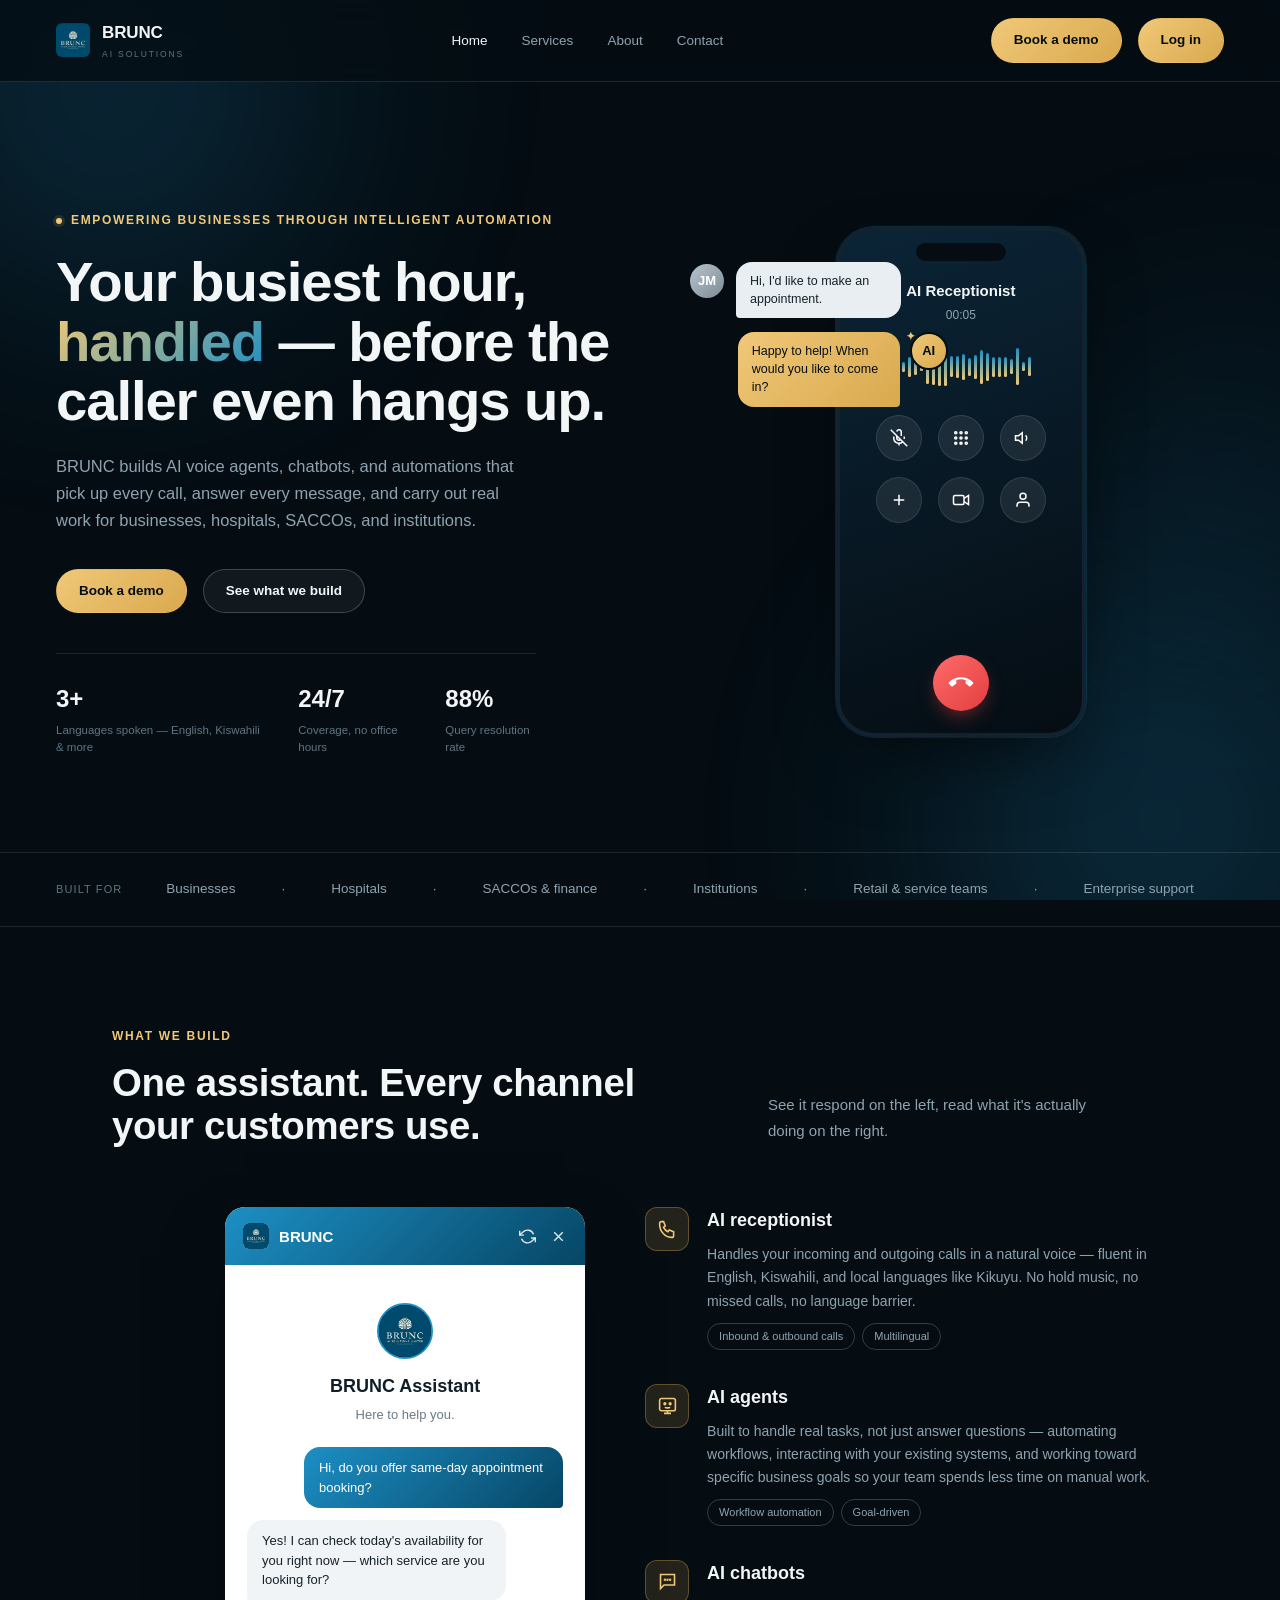
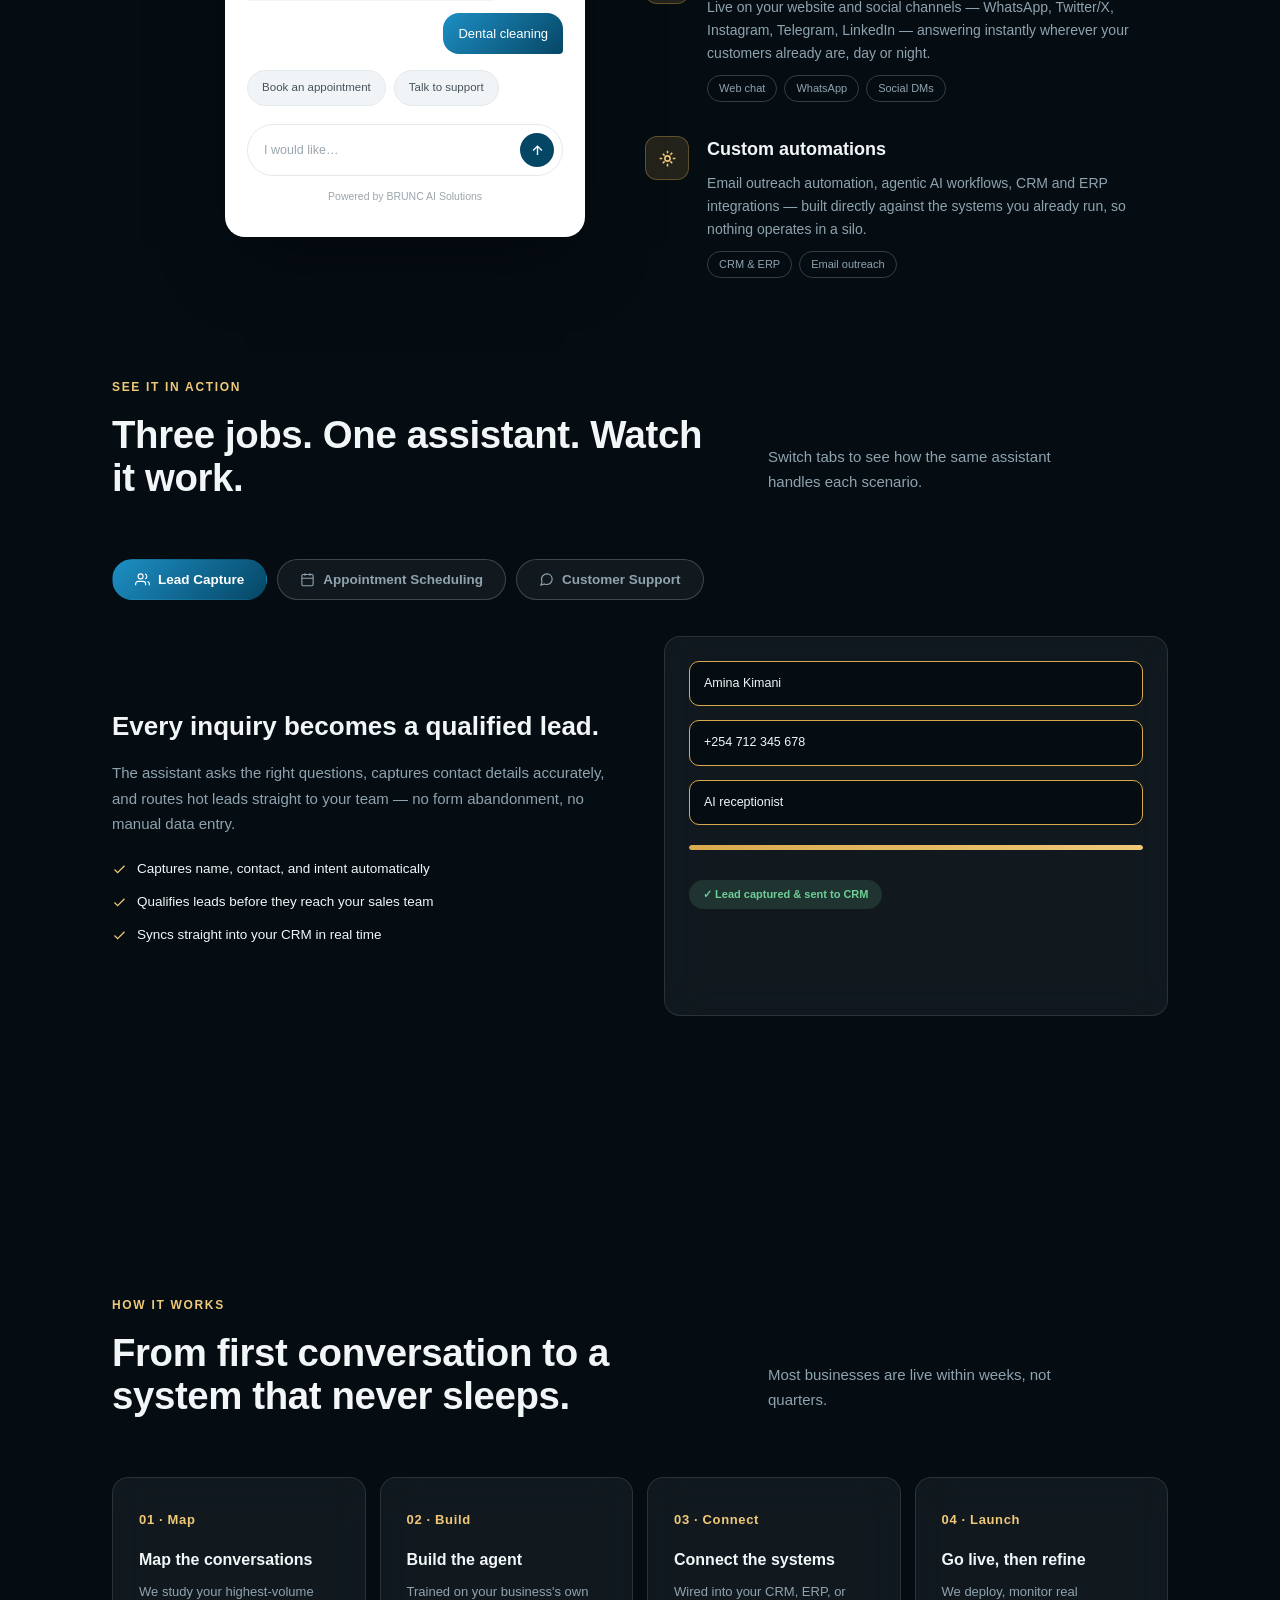
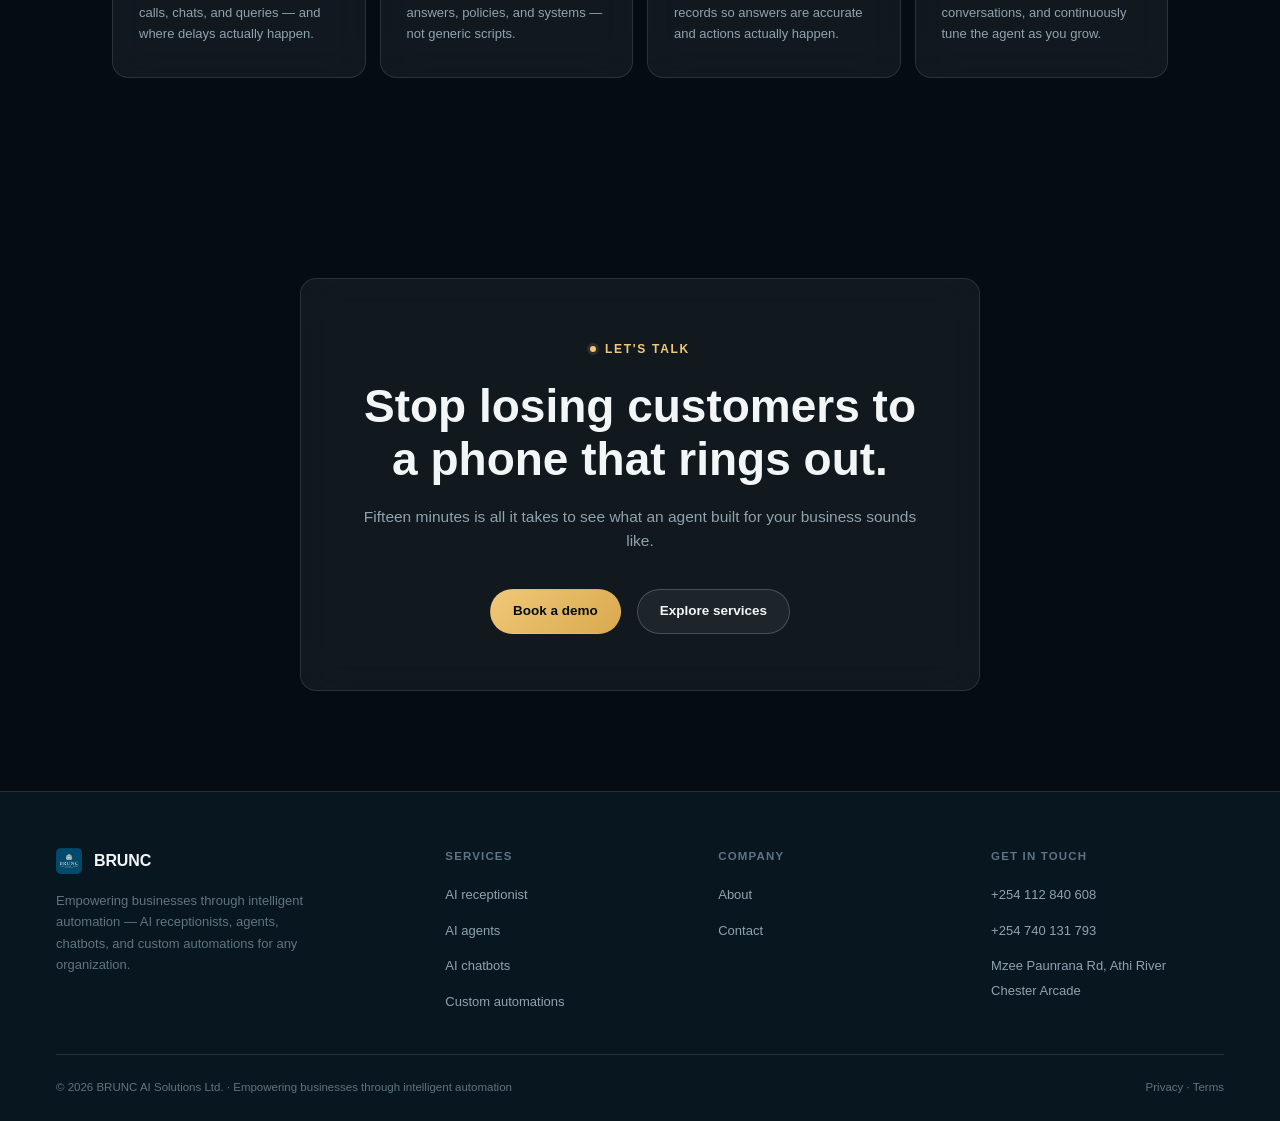
==== index.html @ fd371f69 "Initial commit: BRUNC AI Solutions website" ====
<!DOCTYPE html>
<html lang="en">
<head>
<meta charset="UTF-8">
<meta name="viewport" content="width=device-width, initial-scale=1.0">
<title>BRUNC AI Solutions Ltd — Empowering Businesses Through Intelligent Automation</title>
<meta name="description" content="BRUNC builds AI voice agents, chatbots, and automations that handle calls, chats, and customer support for businesses, hospitals, SACCOs, and institutions across Kenya — in English, Kiswahili, and more.">
<meta name="keywords" content="AI receptionist Kenya, AI chatbot, AI voice agent, business automation, AI agents, customer support automation, BRUNC AI Solutions">
<meta name="author" content="BRUNC AI Solutions Ltd">
<link rel="canonical" href="https://www.brunc.ai/index.html">
<link rel="icon" type="image/jpeg" href="images/logo.jpeg">

<!-- Open Graph -->
<meta property="og:type" content="website">
<meta property="og:title" content="BRUNC AI Solutions Ltd — Empowering Businesses Through Intelligent Automation">
<meta property="og:description" content="BRUNC builds AI voice agents, chatbots, and automations that handle calls, chats, and customer support for businesses, hospitals, SACCOs, and institutions across Kenya — in English, Kiswahili, and more.">
<meta property="og:image" content="https://www.brunc.ai/images/logo.jpeg">
<meta property="og:url" content="https://www.brunc.ai/index.html">
<meta property="og:site_name" content="BRUNC AI Solutions Ltd">

<!-- Twitter Card -->
<meta name="twitter:card" content="summary_large_image">
<meta name="twitter:title" content="BRUNC AI Solutions Ltd — Empowering Businesses Through Intelligent Automation">
<meta name="twitter:description" content="BRUNC builds AI voice agents, chatbots, and automations that handle calls, chats, and customer support for businesses, hospitals, SACCOs, and institutions across Kenya — in English, Kiswahili, and more.">
<meta name="twitter:image" content="https://www.brunc.ai/images/logo.jpeg">
<link rel="stylesheet" href="styles.css">
<style>
  .hero-grid {
    display: grid; grid-template-columns: 1.05fr 0.95fr;
    gap: 60px; max-width: 1280px; margin: 0 auto; align-items: center;
    position: relative; z-index: 2;
  }
  .hero h1 { font-size: clamp(38px, 4.4vw, 60px); line-height: 1.06; font-weight: 800; letter-spacing: -0.02em; margin-bottom: 22px; }
  .hero h1 span.grad { background: linear-gradient(135deg, var(--gold-bright), var(--blue-bright)); -webkit-background-clip: text; background-clip: text; color: transparent; }
  .hero-sub { font-size: 16.5px; line-height: 1.65; color: var(--muted); max-width: 480px; margin-bottom: 34px; }
  .hero-stats { display: flex; gap: 36px; padding-top: 26px; border-top: 1px solid var(--surface-border); max-width: 480px; margin-top: 40px; }
  .stat-num { font-size: 24px; font-weight: 800; color: var(--text); }
  .stat-label { font-size: 11.5px; color: var(--muted-dim); margin-top: 4px; }

  /* ---------- phone call demo (matches reference screenshot) ---------- */
  .phone-demo-wrap { position: relative; display: flex; align-items: center; justify-content: center; min-height: 560px; }
  .phone-frame {
    position: relative; z-index: 3;
    width: 250px; height: 510px;
    background: linear-gradient(160deg, #0B2436, #050D13);
    border-radius: 38px;
    border: 4px solid #12222E;
    box-shadow: 0 30px 70px -20px rgba(0,0,0,0.6), 0 0 0 1px rgba(29,143,196,0.25);
    padding: 26px 18px 22px;
    display: flex; flex-direction: column; align-items: center;
  }
  .phone-notch { position: absolute; top: 12px; left: 50%; transform: translateX(-50%); width: 90px; height: 18px; background: #050D13; border-radius: 12px; }
  .phone-title { font-size: 15px; font-weight: 700; margin-top: 22px; }
  .phone-timer { font-size: 12px; color: var(--muted); margin-top: 4px; margin-bottom: 22px; }
  .phone-waveform { display: flex; align-items: center; gap: 3px; height: 40px; margin-bottom: 28px; }
  .wave-bar { width: 3px; background: linear-gradient(180deg, var(--blue-bright), var(--gold-bright)); border-radius: 2px; animation: wave-pulse 1.1s ease-in-out infinite; }
  @keyframes wave-pulse { 0%, 100% { transform: scaleY(0.3); } 50% { transform: scaleY(1); } }
  .phone-controls { display: grid; grid-template-columns: repeat(3, 1fr); gap: 16px; margin-bottom: 20px; }
  .phone-ctrl-btn {
    width: 46px; height: 46px; border-radius: 50%;
    background: rgba(255,255,255,0.08); border: 1px solid rgba(255,255,255,0.1);
    display: flex; align-items: center; justify-content: center;
  }
  .phone-ctrl-btn svg { width: 18px; height: 18px; color: #fff; }
  .phone-end-btn {
    width: 56px; height: 56px; border-radius: 50%;
    background: linear-gradient(135deg, #FF6B6B, #E23E3E);
    display: flex; align-items: center; justify-content: center;
    margin-top: auto;
    box-shadow: 0 8px 20px -6px rgba(226,62,62,0.6);
  }
  .phone-end-btn svg { width: 24px; height: 24px; color: #fff; transform: rotate(135deg); }

  .call-bubble-stack { position: absolute; z-index: 4; top: 60px; left: -10px; width: 260px; display: flex; flex-direction: column; gap: 14px; }
  .call-bubble { display: flex; gap: 10px; align-items: flex-start; opacity: 0; transform: translateY(8px); animation: bubble-pop 0.45s ease forwards; }
  .call-bubble.caller { align-self: flex-start; }
  .call-bubble.agent { align-self: flex-end; flex-direction: row-reverse; margin-left: 50px; }
  .call-avatar { width: 38px; height: 38px; border-radius: 50%; flex-shrink: 0; display: flex; align-items: center; justify-content: center; font-size: 13px; font-weight: 700; border: 2px solid var(--void); }
  .call-avatar.caller-av { background: linear-gradient(135deg, #B8C4CC, #7C8B96); color: #fff; }
  .call-avatar.agent-av { background: linear-gradient(135deg, var(--gold-bright), var(--gold)); color: var(--ink); position: relative; }
  .call-avatar.agent-av::after { content: '✦'; position: absolute; top: -6px; left: -6px; font-size: 11px; color: var(--gold-bright); }
  .call-msg-bubble { padding: 10px 14px; border-radius: 16px; font-size: 12.5px; line-height: 1.45; max-width: 165px; }
  .call-bubble.caller .call-msg-bubble { background: #E8EEF2; color: #16222A; border-bottom-left-radius: 4px; }
  .call-bubble.agent .call-msg-bubble { background: linear-gradient(135deg, var(--gold-bright), var(--gold)); color: var(--ink); border-bottom-right-radius: 4px; font-weight: 500; }
  @keyframes bubble-pop { to { opacity: 1; transform: translateY(0); } }

  .strip { padding: 26px 56px; border-top: 1px solid var(--surface-border); border-bottom: 1px solid var(--surface-border); display: flex; align-items: center; gap: 44px; overflow: hidden; position: relative; z-index: 2; }
  .strip-label { font-size: 11px; letter-spacing: 0.1em; text-transform: uppercase; color: var(--muted-dim); white-space: nowrap; flex-shrink: 0; }
  .strip-items { display: flex; gap: 46px; align-items: center; font-size: 13.5px; color: var(--muted); flex-wrap: wrap; }

  .split-section { display: grid; grid-template-columns: 0.95fr 1.05fr; gap: 60px; align-items: start; }

  /* ---------- Connex-style chatbot widget ---------- */
  .connex-widget { position: sticky; top: 90px; display: flex; flex-direction: column; align-items: flex-end; }
  .connex-window {
    width: 100%; max-width: 360px;
    background: #FFFFFF;
    border-radius: 20px;
    overflow: hidden;
    box-shadow: 0 30px 70px -20px rgba(0,0,0,0.5);
  }
  .connex-topbar {
    background: linear-gradient(135deg, var(--blue-bright), var(--blue));
    padding: 16px 18px; display: flex; align-items: center; justify-content: space-between;
  }
  .connex-topbar-left { display: flex; align-items: center; gap: 10px; }
  .connex-mini-logo { width: 26px; height: 26px; border-radius: 6px; background: #fff; display: flex; align-items: center; justify-content: center; }
  .connex-mini-logo svg { width: 16px; height: 16px; color: var(--blue); }
  .connex-topbar-title { color: #fff; font-weight: 700; font-size: 15px; }
  .connex-topbar-icons { display: flex; gap: 14px; }
  .connex-topbar-icons svg { width: 17px; height: 17px; color: rgba(255,255,255,0.85); cursor: pointer; }

  .connex-body { padding: 28px 22px; min-height: 400px; display: flex; flex-direction: column; }
  .connex-welcome { text-align: center; padding: 10px 0 22px; }
  .connex-welcome-logo { width: 56px; height: 56px; border-radius: 50%; background: var(--void); border: 2px solid var(--blue-bright); display: flex; align-items: center; justify-content: center; margin: 0 auto 14px; }
  .connex-welcome-logo svg { width: 28px; height: 28px; color: var(--blue-bright); }
  .connex-welcome h4 { color: #0F1E27; font-size: 18px; font-weight: 800; margin-bottom: 4px; }
  .connex-welcome p { color: #6B7A85; font-size: 13px; }

  .connex-msg-log { display: flex; flex-direction: column; gap: 12px; flex: 1; margin-bottom: 16px; }
  .connex-msg { max-width: 82%; padding: 11px 15px; border-radius: 16px; font-size: 13px; line-height: 1.5; opacity: 0; transform: translateY(6px); animation: bubble-in 0.4s ease forwards; }
  .connex-msg.bot { background: #F1F4F6; color: #16222A; align-self: flex-start; border-bottom-left-radius: 4px; }
  .connex-msg.user { background: linear-gradient(135deg, var(--blue-bright), var(--blue)); color: #fff; align-self: flex-end; border-bottom-right-radius: 4px; }
  .connex-loading { display: flex; align-items: center; gap: 5px; align-self: flex-start; background: #F1F4F6; border-radius: 16px; border-bottom-left-radius: 4px; padding: 13px 16px; opacity: 0; animation: bubble-in 0.3s ease forwards; }
  .connex-loading .ldot { width: 6px; height: 6px; border-radius: 50%; background: #8A97A0; animation: load-bounce 1.2s ease-in-out infinite; }
  .connex-loading .ldot:nth-child(2) { animation-delay: 0.15s; }
  .connex-loading .ldot:nth-child(3) { animation-delay: 0.3s; }
  @keyframes load-bounce { 0%, 60%, 100% { transform: translateY(0); opacity: 0.5; } 30% { transform: translateY(-4px); opacity: 1; } }
  @keyframes bubble-in { to { opacity: 1; transform: translateY(0); } }

  .connex-chips { display: flex; gap: 8px; flex-wrap: wrap; margin-bottom: 18px; }
  .connex-chip { font-size: 11.5px; padding: 8px 14px; border-radius: 20px; background: #F1F4F6; color: #45535C; border: 1px solid #E4E9EC; }

  .connex-input-row { display: flex; align-items: center; gap: 10px; border: 1px solid #E4E9EC; border-radius: 30px; padding: 8px 8px 8px 16px; }
  .connex-input-fake { flex: 1; font-size: 12.5px; color: #9AA6AD; }
  .connex-send-btn { width: 34px; height: 34px; border-radius: 50%; background: var(--blue); display: flex; align-items: center; justify-content: center; flex-shrink: 0; }
  .connex-send-btn svg { width: 15px; height: 15px; color: #fff; }
  .connex-footer-brand { text-align: center; padding: 12px 0 4px; font-size: 10.5px; color: #9AA6AD; }

  .solutions-explain { display: flex; flex-direction: column; gap: 34px; }
  .sol-item { display: flex; gap: 18px; }
  .sol-icon-wrap { width: 44px; height: 44px; border-radius: 12px; background: var(--gold-soft); border: 1px solid rgba(217,169,78,0.35); display: flex; align-items: center; justify-content: center; flex-shrink: 0; }
  .sol-icon-wrap svg { width: 21px; height: 21px; color: var(--gold-bright); }
  .sol-item h3 { font-size: 18px; font-weight: 700; margin-bottom: 8px; }
  .sol-item p { font-size: 14px; color: var(--muted); line-height: 1.65; }
  .sol-item .sol-tags { display: flex; gap: 7px; flex-wrap: wrap; margin-top: 10px; }

  /* ---------- use case slideshow ---------- */
  .slideshow-tabs { display: flex; gap: 10px; margin-bottom: 36px; flex-wrap: wrap; }
  .slide-tab {
    padding: 12px 22px; border-radius: 30px; font-size: 13.5px; font-weight: 600;
    border: 1px solid var(--surface-border-strong); color: var(--muted); cursor: pointer;
    transition: all 0.22s ease; background: var(--surface);
    display: flex; align-items: center; gap: 8px;
  }
  .slide-tab svg { width: 15px; height: 15px; }
  .slide-tab.active { background: linear-gradient(135deg, var(--blue-bright), var(--blue)); color: #fff; border-color: transparent; }

  .slide-panels { position: relative; min-height: 460px; }
  .slide-panel { display: none; }
  .slide-panel.active { display: grid; grid-template-columns: 1fr 1fr; gap: 48px; align-items: center; animation: slide-in 0.4s ease; }
  @keyframes slide-in { from { opacity: 0; transform: translateY(10px); } to { opacity: 1; transform: translateY(0); } }

  .slide-copy h3 { font-size: 26px; font-weight: 800; margin-bottom: 14px; }
  .slide-copy p { font-size: 15px; color: var(--muted); line-height: 1.7; margin-bottom: 22px; }
  .slide-copy ul { list-style: none; display: flex; flex-direction: column; gap: 12px; }
  .slide-copy li { font-size: 13.5px; display: flex; gap: 10px; align-items: flex-start; }
  .slide-copy li svg { width: 15px; height: 15px; color: var(--gold-bright); flex-shrink: 0; margin-top: 3px; }

  .slide-visual { padding: 24px; min-height: 380px; display: flex; flex-direction: column; }

  .lead-form-mock { display: flex; flex-direction: column; gap: 14px; }
  .lead-field { background: var(--void); border: 1px solid var(--surface-border-strong); border-radius: 10px; padding: 12px 14px; font-size: 12.5px; color: var(--muted); }
  .lead-field.filled { color: var(--text); border-color: var(--gold); }
  .lead-progress-track { height: 5px; background: var(--surface-2); border-radius: 3px; overflow: hidden; margin-top: 6px; }
  .lead-progress-fill { height: 100%; background: linear-gradient(90deg, var(--gold), var(--gold-bright)); border-radius: 3px; transition: width 0.6s ease; }
  .lead-status-chip { align-self: flex-start; font-size: 11px; font-weight: 700; padding: 6px 14px; border-radius: 20px; background: rgba(111,207,151,0.15); color: #6FCF97; margin-top: 16px; opacity: 0; transition: opacity 0.4s ease; }
  .lead-status-chip.show { opacity: 1; }

  .calendar-mock { display: grid; grid-template-columns: repeat(7, 1fr); gap: 6px; margin-bottom: 18px; }
  .cal-day { aspect-ratio: 1; border-radius: 8px; background: var(--void); border: 1px solid var(--surface-border); display: flex; align-items: center; justify-content: center; font-size: 11px; color: var(--muted-dim); }
  .cal-day.avail { border-color: rgba(217,169,78,0.4); color: var(--text); }
  .cal-day.selected { background: linear-gradient(135deg, var(--gold-bright), var(--gold)); color: var(--ink); font-weight: 700; border-color: transparent; }
  .slot-row { display: flex; gap: 8px; flex-wrap: wrap; }
  .slot-chip { font-size: 12px; padding: 8px 14px; border-radius: 20px; border: 1px solid var(--surface-border-strong); color: var(--muted); }
  .slot-chip.picked { background: var(--gold-soft); border-color: var(--gold); color: var(--gold-bright); font-weight: 600; }
  .confirm-box { margin-top: 18px; background: rgba(111,207,151,0.1); border: 1px solid rgba(111,207,151,0.3); border-radius: 10px; padding: 14px 16px; font-size: 12.5px; color: #6FCF97; opacity: 0; transition: opacity 0.4s ease; }
  .confirm-box.show { opacity: 1; }

  .ticket-row { display: flex; align-items: center; justify-content: space-between; background: var(--void); border: 1px solid var(--surface-border-strong); border-radius: 10px; padding: 13px 16px; font-size: 12.5px; margin-bottom: 10px; }
  .ticket-status { font-size: 10px; font-weight: 700; padding: 3px 10px; border-radius: 20px; }
  .ticket-status.resolved { background: rgba(111,207,151,0.15); color: #6FCF97; }
  .ticket-status.progress { background: var(--gold-soft); color: var(--gold-bright); }

  .flow-grid { display: grid; grid-template-columns: repeat(4,1fr); gap: 14px; }
  .flow-step { padding: 32px 26px; }
  .flow-step-num { font-size: 13px; font-weight: 800; color: var(--gold-bright); margin-bottom: 18px; display: block; letter-spacing: 0.05em; }
  .flow-step h4 { font-size: 16px; font-weight: 700; margin-bottom: 10px; }
  .flow-step p { font-size: 13px; color: var(--muted); line-height: 1.6; }

  .cta-band { padding: 100px 56px; text-align: center; position: relative; overflow: hidden; }
  .cta-band-inner { position: relative; z-index: 2; max-width: 680px; margin: 0 auto; padding: 56px; }
  .cta-band h2 { font-size: clamp(30px, 3.8vw, 46px); font-weight: 800; line-height: 1.14; margin-bottom: 20px; }
  .cta-band p { font-size: 15.5px; color: var(--muted); margin-bottom: 36px; }
  .cta-band .actions-row { justify-content: center; }

  @media (max-width: 980px) {
    .hero-grid { grid-template-columns: 1fr; }
    .phone-demo-wrap { min-height: 480px; }
    .phone-frame { width: 220px; height: 450px; }
    .call-bubble-stack { width: 220px; left: 0; }
    .strip { padding: 22px; }
    .flow-grid { grid-template-columns: 1fr 1fr; }
    .split-section { grid-template-columns: 1fr; }
    .connex-widget { position: static; align-items: center; }
    .slide-panel.active { grid-template-columns: 1fr; }
    .cta-band-inner { padding: 32px; }
  }
</style>
</head>
<body>

<div class="orb-field"><div class="orb orb-gold"></div><div class="orb orb-violet"></div><div class="orb orb-small"></div></div>

<header>
  <div class="logo-mark">
    <img src="images/logo.jpeg" alt="BRUNC AI Solutions Ltd logo">
    <div><div class="logo-word">BRUNC</div><div class="logo-sub">AI SOLUTIONS</div></div>
  </div>
  <nav><ul>
    <li><a href="index.html" class="active">Home</a></li>
    <li><a href="services.html">Services</a></li>
    <li><a href="about.html">About</a></li>
    <li><a href="contact.html">Contact</a></li>
  </ul></nav>
  <div class="nav-cta">
    <a href="https://cal.com/brunc-ai-solutions" target="_blank" rel="noopener" class="btn btn-gold">Book a demo</a>
    <a href="login.html" class="btn btn-gold">Log in</a>
    <button class="menu-toggle" id="menuToggle" aria-label="Open menu">
      <svg viewBox="0 0 24 24" fill="none" stroke="currentColor" stroke-width="2"><path d="M3 6h18M3 12h18M3 18h18"/></svg>
    </button>
  </div>
</header>
<div class="mobile-menu-overlay" id="mobileMenuOverlay"></div>
<div class="mobile-menu" id="mobileMenu">
  <div class="mobile-menu-close" id="mobileMenuClose"><svg viewBox="0 0 24 24" fill="none" stroke="currentColor" stroke-width="2"><path d="M18 6L6 18M6 6l12 12"/></svg></div>
  <ul>
    <li><a href="index.html" class="active">Home</a></li>
    <li><a href="services.html">Services</a></li>
    <li><a href="about.html">About</a></li>
    <li><a href="contact.html">Contact</a></li>
  </ul>
  <a href="login.html" class="btn btn-gold" style="width:100%; justify-content:center; margin-bottom:10px;">Log in</a>
  <a href="https://cal.com/brunc-ai-solutions" target="_blank" rel="noopener" class="btn btn-ghost" style="width:100%; justify-content:center;">Book a demo</a>
</div>

<section class="page-hero hero">
  <div class="hero-grid">
    <div>
      <div class="eyebrow">Empowering Businesses Through Intelligent Automation</div>
      <h1>Your busiest hour, <span class="grad">handled</span> — before the caller even hangs up.</h1>
      <p class="hero-sub">BRUNC builds AI voice agents, chatbots, and automations that pick up every call, answer every message, and carry out real work for businesses, hospitals, SACCOs, and institutions.</p>
      <div class="actions-row">
        <a href="https://cal.com/brunc-ai-solutions" target="_blank" rel="noopener" class="btn btn-gold">Book a demo</a>
        <a href="services.html" class="btn btn-ghost">See what we build</a>
      </div>
      <div class="hero-stats">
        <div><div class="stat-num">3+</div><div class="stat-label">Languages spoken — English, Kiswahili &amp; more</div></div>
        <div><div class="stat-num">24/7</div><div class="stat-label">Coverage, no office hours</div></div>
        <div><div class="stat-num">88%</div><div class="stat-label">Query resolution rate</div></div>
      </div>
    </div>

    <div class="phone-demo-wrap">
      <div class="call-bubble-stack" id="callBubbleStack"></div>
      <div class="phone-frame">
        <div class="phone-notch"></div>
        <div class="phone-title">AI Receptionist</div>
        <div class="phone-timer" id="callTimer">00:00</div>
        <div class="phone-waveform" id="waveform"></div>
        <div class="phone-controls">
          <div class="phone-ctrl-btn"><svg viewBox="0 0 24 24" fill="none" stroke="currentColor" stroke-width="2"><path d="M1 1l22 22M9 9v3a3 3 0 0 0 5.12 2.12M15 9.34V4a3 3 0 0 0-5.94-.6"/><path d="M17 16.95A7 7 0 0 1 5 12v-2m14 0v2a7 7 0 0 1-.11 1.23"/><path d="M12 19v3"/></svg></div>
          <div class="phone-ctrl-btn"><svg viewBox="0 0 24 24" fill="none" stroke="currentColor" stroke-width="2"><circle cx="5" cy="5" r="1.4"/><circle cx="12" cy="5" r="1.4"/><circle cx="19" cy="5" r="1.4"/><circle cx="5" cy="12" r="1.4"/><circle cx="12" cy="12" r="1.4"/><circle cx="19" cy="12" r="1.4"/><circle cx="5" cy="19" r="1.4"/><circle cx="12" cy="19" r="1.4"/><circle cx="19" cy="19" r="1.4"/></svg></div>
          <div class="phone-ctrl-btn"><svg viewBox="0 0 24 24" fill="none" stroke="currentColor" stroke-width="2"><path d="M11 5L6 9H2v6h4l5 4V5z"/><path d="M15.5 8.5a5 5 0 0 1 0 7"/></svg></div>
          <div class="phone-ctrl-btn"><svg viewBox="0 0 24 24" fill="none" stroke="currentColor" stroke-width="2"><path d="M12 5v14M5 12h14"/></svg></div>
          <div class="phone-ctrl-btn"><svg viewBox="0 0 24 24" fill="none" stroke="currentColor" stroke-width="2"><rect x="2" y="6" width="14" height="12" rx="2"/><path d="M16 10l6-4v12l-6-4"/></svg></div>
          <div class="phone-ctrl-btn"><svg viewBox="0 0 24 24" fill="none" stroke="currentColor" stroke-width="2"><path d="M20 21v-2a4 4 0 0 0-4-4H8a4 4 0 0 0-4 4v2"/><circle cx="12" cy="7" r="4"/></svg></div>
        </div>
        <div class="phone-end-btn"><svg viewBox="0 0 24 24" fill="currentColor"><path d="M6.62 10.79c1.44 2.83 3.76 5.14 6.59 6.59l2.2-2.2c.27-.27.67-.36 1.02-.24 1.12.37 2.33.57 3.57.57.55 0 1 .45 1 1V20c0 .55-.45 1-1 1-9.39 0-17-7.61-17-17 0-.55.45-1 1-1h3.5c.55 0 1 .45 1 1 0 1.25.2 2.45.57 3.57.11.35.03.74-.25 1.02l-2.2 2.2z"/></svg></div>
      </div>
    </div>
  </div>
</section>

<div class="strip">
  <span class="strip-label">Built for</span>
  <div class="strip-items">
    <span>Businesses</span><span>·</span><span>Hospitals</span><span>·</span>
    <span>SACCOs &amp; finance</span><span>·</span><span>Institutions</span><span>·</span>
    <span>Retail &amp; service teams</span><span>·</span><span>Enterprise support</span>
  </div>
</div>

<section class="section-pad">
  <div class="wrap">
    <div class="section-head">
      <div>
        <div class="section-kicker">What we build</div>
        <h2 class="section-title">One assistant. Every channel your customers use.</h2>
      </div>
      <p class="section-desc">See it respond on the left, read what it's actually doing on the right.</p>
    </div>

    <div class="split-section">
      <div class="connex-widget">
        <div class="connex-window">
          <div class="connex-topbar">
            <div class="connex-topbar-left">
              <div class="connex-mini-logo"><img src="images/logo.jpeg" alt="BRUNC" style="width:100%; height:100%; object-fit:cover; border-radius:6px;"></div>
              <div class="connex-topbar-title">BRUNC</div>
            </div>
            <div class="connex-topbar-icons">
              <svg viewBox="0 0 24 24" fill="none" stroke="currentColor" stroke-width="2"><path d="M1 4v6h6M23 20v-6h-6"/><path d="M20.49 9A9 9 0 0 0 5.64 5.64L1 10m22 4l-4.64 4.36A9 9 0 0 1 3.51 15"/></svg>
              <svg viewBox="0 0 24 24" fill="none" stroke="currentColor" stroke-width="2"><path d="M18 6L6 18M6 6l12 12"/></svg>
            </div>
          </div>
          <div class="connex-body">
            <div class="connex-welcome">
              <div class="connex-welcome-logo"><img src="images/logo.jpeg" alt="BRUNC AI Solutions" style="width:100%; height:100%; object-fit:cover; border-radius:50%;"></div>
              <h4>BRUNC Assistant</h4>
              <p>Here to help you.</p>
            </div>
            <div class="connex-msg-log" id="homeChatLog"></div>
            <div class="connex-chips">
              <span class="connex-chip">Book an appointment</span>
              <span class="connex-chip">Talk to support</span>
            </div>
            <div class="connex-input-row">
              <span class="connex-input-fake">I would like…</span>
              <div class="connex-send-btn"><svg viewBox="0 0 24 24" fill="none" stroke="currentColor" stroke-width="2.2"><path d="M12 19V5M5 12l7-7 7 7"/></svg></div>
            </div>
            <div class="connex-footer-brand">Powered by BRUNC AI Solutions</div>
          </div>
        </div>
      </div>

      <div class="solutions-explain">
        <div class="sol-item">
          <div class="sol-icon-wrap"><svg viewBox="0 0 24 24" fill="none" stroke="currentColor" stroke-width="1.8"><path d="M3 5a2 2 0 0 1 2-2h2.5l2 5-2 1.5a11 11 0 0 0 5 5l1.5-2 5 2V19a2 2 0 0 1-2 2h-1C9.6 21 3 14.4 3 6V5z"/></svg></div>
          <div>
            <h3>AI receptionist</h3>
            <p>Handles your incoming and outgoing calls in a natural voice — fluent in English, Kiswahili, and local languages like Kikuyu. No hold music, no missed calls, no language barrier.</p>
            <div class="sol-tags"><span class="tag">Inbound &amp; outbound calls</span><span class="tag">Multilingual</span></div>
          </div>
        </div>
        <div class="sol-item">
          <div class="sol-icon-wrap"><svg viewBox="0 0 24 24" fill="none" stroke="currentColor" stroke-width="1.8"><rect x="3" y="4" width="18" height="14" rx="2"/><path d="M8 21h8M12 18v3"/><circle cx="9" cy="10" r="1"/><circle cx="15" cy="10" r="1"/><path d="M9 14c1 1 5 1 6 0"/></svg></div>
          <div>
            <h3>AI agents</h3>
            <p>Built to handle real tasks, not just answer questions — automating workflows, interacting with your existing systems, and working toward specific business goals so your team spends less time on manual work.</p>
            <div class="sol-tags"><span class="tag">Workflow automation</span><span class="tag">Goal-driven</span></div>
          </div>
        </div>
        <div class="sol-item">
          <div class="sol-icon-wrap"><svg viewBox="0 0 24 24" fill="none" stroke="currentColor" stroke-width="1.8"><path d="M4 4h16v12H8l-4 4V4z"/><circle cx="9" cy="10" r="0.5" fill="currentColor"/><circle cx="12" cy="10" r="0.5" fill="currentColor"/><circle cx="15" cy="10" r="0.5" fill="currentColor"/></svg></div>
          <div>
            <h3>AI chatbots</h3>
            <p>Live on your website and social channels — WhatsApp, Twitter/X, Instagram, Telegram, LinkedIn — answering instantly wherever your customers already are, day or night.</p>
            <div class="sol-tags"><span class="tag">Web chat</span><span class="tag">WhatsApp</span><span class="tag">Social DMs</span></div>
          </div>
        </div>
        <div class="sol-item">
          <div class="sol-icon-wrap"><svg viewBox="0 0 24 24" fill="none" stroke="currentColor" stroke-width="1.8"><path d="M12 3v3m0 12v3m9-9h-3M6 12H3m14.4-6.4l-2.1 2.1M8.7 15.3l-2.1 2.1m10.8 0l-2.1-2.1M8.7 8.7L6.6 6.6"/><circle cx="12" cy="12" r="3"/></svg></div>
          <div>
            <h3>Custom automations</h3>
            <p>Email outreach automation, agentic AI workflows, CRM and ERP integrations — built directly against the systems you already run, so nothing operates in a silo.</p>
            <div class="sol-tags"><span class="tag">CRM &amp; ERP</span><span class="tag">Email outreach</span></div>
          </div>
        </div>
      </div>
    </div>
  </div>
</section>

<section class="section-pad" style="padding-top:0;">
  <div class="wrap">
    <div class="section-head">
      <div>
        <div class="section-kicker">See it in action</div>
        <h2 class="section-title">Three jobs. One assistant. Watch it work.</h2>
      </div>
      <p class="section-desc">Switch tabs to see how the same assistant handles each scenario.</p>
    </div>

    <div class="slideshow-tabs">
      <button class="slide-tab active" data-slide="lead">
        <svg viewBox="0 0 24 24" fill="none" stroke="currentColor" stroke-width="1.8"><path d="M17 21v-2a4 4 0 0 0-4-4H5a4 4 0 0 0-4 4v2"/><circle cx="9" cy="7" r="4"/><path d="M23 21v-2a4 4 0 0 0-3-3.87M16 3.13a4 4 0 0 1 0 7.75"/></svg>
        Lead Capture
      </button>
      <button class="slide-tab" data-slide="appointment">
        <svg viewBox="0 0 24 24" fill="none" stroke="currentColor" stroke-width="1.8"><rect x="3" y="4" width="18" height="18" rx="2"/><path d="M16 2v4M8 2v4M3 10h18"/></svg>
        Appointment Scheduling
      </button>
      <button class="slide-tab" data-slide="support">
        <svg viewBox="0 0 24 24" fill="none" stroke="currentColor" stroke-width="1.8"><path d="M21 11.5a8.38 8.38 0 0 1-.9 3.8 8.5 8.5 0 0 1-7.6 4.7 8.38 8.38 0 0 1-3.8-.9L3 21l1.9-5.7a8.38 8.38 0 0 1-.9-3.8 8.5 8.5 0 0 1 4.7-7.6 8.38 8.38 0 0 1 3.8-.9h.5a8.48 8.48 0 0 1 8 8v.5z"/></svg>
        Customer Support
      </button>
    </div>

    <div class="slide-panels">
      <div class="slide-panel active" id="slide-lead">
        <div class="slide-copy">
          <h3>Every inquiry becomes a qualified lead.</h3>
          <p>The assistant asks the right questions, captures contact details accurately, and routes hot leads straight to your team — no form abandonment, no manual data entry.</p>
          <ul>
            <li><svg viewBox="0 0 24 24" fill="none" stroke="currentColor" stroke-width="2"><path d="M20 6L9 17l-5-5"/></svg>Captures name, contact, and intent automatically</li>
            <li><svg viewBox="0 0 24 24" fill="none" stroke="currentColor" stroke-width="2"><path d="M20 6L9 17l-5-5"/></svg>Qualifies leads before they reach your sales team</li>
            <li><svg viewBox="0 0 24 24" fill="none" stroke="currentColor" stroke-width="2"><path d="M20 6L9 17l-5-5"/></svg>Syncs straight into your CRM in real time</li>
          </ul>
        </div>
        <div class="slide-visual glass">
          <div class="lead-form-mock" id="leadFormMock">
            <div class="lead-field" id="leadName">Full name</div>
            <div class="lead-field" id="leadPhone">Phone number</div>
            <div class="lead-field" id="leadInterest">Interested in…</div>
            <div class="lead-progress-track"><div class="lead-progress-fill" id="leadProgress" style="width:0%"></div></div>
            <div class="lead-status-chip" id="leadStatusChip">✓ Lead captured &amp; sent to CRM</div>
          </div>
        </div>
      </div>

      <div class="slide-panel" id="slide-appointment">
        <div class="slide-copy">
          <h3>Booking happens mid-conversation, not after it.</h3>
          <p>The assistant checks real availability and confirms a slot without ever putting the customer on hold or handing them off to a booking page.</p>
          <ul>
            <li><svg viewBox="0 0 24 24" fill="none" stroke="currentColor" stroke-width="2"><path d="M20 6L9 17l-5-5"/></svg>Checks live calendar availability instantly</li>
            <li><svg viewBox="0 0 24 24" fill="none" stroke="currentColor" stroke-width="2"><path d="M20 6L9 17l-5-5"/></svg>Confirms and sends a reminder automatically</li>
            <li><svg viewBox="0 0 24 24" fill="none" stroke="currentColor" stroke-width="2"><path d="M20 6L9 17l-5-5"/></svg>Reschedules or cancels without a phone call</li>
          </ul>
        </div>
        <div class="slide-visual glass">
          <div style="font-size:11px; color:var(--muted-dim); text-transform:uppercase; letter-spacing:0.05em; margin-bottom:12px;">This week</div>
          <div class="calendar-mock" id="calMock">
            <div class="cal-day">M</div><div class="cal-day">T</div><div class="cal-day avail">W</div><div class="cal-day avail">T</div><div class="cal-day selected">F</div><div class="cal-day">S</div><div class="cal-day">S</div>
          </div>
          <div style="font-size:11px; color:var(--muted-dim); text-transform:uppercase; letter-spacing:0.05em; margin-bottom:10px;">Available slots — Friday</div>
          <div class="slot-row" id="slotRow">
            <div class="slot-chip">10:00 AM</div>
            <div class="slot-chip picked" id="pickedSlot">2:30 PM</div>
            <div class="slot-chip">4:00 PM</div>
          </div>
          <div class="confirm-box" id="confirmBox">✓ Booked for Friday, 2:30 PM — confirmation sent</div>
        </div>
      </div>

      <div class="slide-panel" id="slide-support">
        <div class="slide-copy">
          <h3>Most tickets never need to become tickets.</h3>
          <p>Common issues get resolved instantly in the conversation. What's left is automatically prioritized and handed to your team with full context attached.</p>
          <ul>
            <li><svg viewBox="0 0 24 24" fill="none" stroke="currentColor" stroke-width="2"><path d="M20 6L9 17l-5-5"/></svg>Resolves common issues without human input</li>
            <li><svg viewBox="0 0 24 24" fill="none" stroke="currentColor" stroke-width="2"><path d="M20 6L9 17l-5-5"/></svg>Escalates complex cases with full context</li>
            <li><svg viewBox="0 0 24 24" fill="none" stroke="currentColor" stroke-width="2"><path d="M20 6L9 17l-5-5"/></svg>Available around the clock, every day</li>
          </ul>
        </div>
        <div class="slide-visual glass">
          <div style="font-size:11px; color:var(--muted-dim); text-transform:uppercase; letter-spacing:0.05em; margin-bottom:12px;">Support queue — live</div>
          <div class="ticket-row"><span>Order status inquiry</span><span class="ticket-status resolved">Resolved</span></div>
          <div class="ticket-row"><span>Billing question</span><span class="ticket-status resolved">Resolved</span></div>
          <div class="ticket-row"><span>Account access issue</span><span class="ticket-status progress">Escalated</span></div>
          <div class="ticket-row"><span>Product return request</span><span class="ticket-status resolved">Resolved</span></div>
        </div>
      </div>
    </div>
  </div>
</section>

<section class="section-pad">
  <div class="wrap">
    <div class="section-head">
      <div>
        <div class="section-kicker">How it works</div>
        <h2 class="section-title">From first conversation to a system that never sleeps.</h2>
      </div>
      <p class="section-desc">Most businesses are live within weeks, not quarters.</p>
    </div>
    <div class="flow-grid">
      <div class="flow-step glass"><span class="flow-step-num">01 · Map</span><h4>Map the conversations</h4><p>We study your highest-volume calls, chats, and queries — and where delays actually happen.</p></div>
      <div class="flow-step glass"><span class="flow-step-num">02 · Build</span><h4>Build the agent</h4><p>Trained on your business's own answers, policies, and systems — not generic scripts.</p></div>
      <div class="flow-step glass"><span class="flow-step-num">03 · Connect</span><h4>Connect the systems</h4><p>Wired into your CRM, ERP, or records so answers are accurate and actions actually happen.</p></div>
      <div class="flow-step glass"><span class="flow-step-num">04 · Launch</span><h4>Go live, then refine</h4><p>We deploy, monitor real conversations, and continuously tune the agent as you grow.</p></div>
    </div>
  </div>
</section>

<section class="cta-band">
  <div class="cta-band-inner glass">
    <div class="eyebrow" style="justify-content:center">Let's talk</div>
    <h2>Stop losing customers to a phone that rings out.</h2>
    <p>Fifteen minutes is all it takes to see what an agent built for your business sounds like.</p>
    <div class="actions-row"><a href="https://cal.com/brunc-ai-solutions" target="_blank" rel="noopener" class="btn btn-gold">Book a demo</a><a href="services.html" class="btn btn-ghost">Explore services</a></div>
  </div>
</section>

<footer>
  <div class="footer-grid">
    <div>
      <div class="logo-mark">
        <img src="images/logo.jpeg" alt="BRUNC AI Solutions Ltd logo" style="height:26px; width:auto; border-radius:5px;">
        <div class="logo-word" style="font-size:16px">BRUNC</div>
      </div>
      <p class="footer-brand-desc">Empowering businesses through intelligent automation — AI receptionists, agents, chatbots, and custom automations for any organization.</p>
    </div>
    <div class="footer-col"><h5>Services</h5><ul><li><a href="services.html">AI receptionist</a></li><li><a href="services.html">AI agents</a></li><li><a href="services.html">AI chatbots</a></li><li><a href="services.html">Custom automations</a></li></ul></div>
    <div class="footer-col"><h5>Company</h5><ul><li><a href="about.html">About</a></li><li><a href="contact.html">Contact</a></li></ul></div>
    <div class="footer-col"><h5>Get in touch</h5><ul><li><a href="tel:+254112840608">+254 112 840 608</a></li><li><a href="tel:+254740131793">+254 740 131 793</a></li><li><a href="contact.html">Mzee Paunrana Rd, Athi River<br>Chester Arcade</a></li></ul></div>
  </div>
  <div class="footer-bottom"><span>© 2026 BRUNC AI Solutions Ltd. · Empowering businesses through intelligent automation</span><span>Privacy · Terms</span></div>
</footer>

<script>
(function() {
  const toggle = document.getElementById('menuToggle');
  const menu = document.getElementById('mobileMenu');
  const overlay = document.getElementById('mobileMenuOverlay');
  const closeBtn = document.getElementById('mobileMenuClose');
  function openMenu() { menu.classList.add('open'); overlay.classList.add('open'); }
  function closeMenu() { menu.classList.remove('open'); overlay.classList.remove('open'); }
  if (toggle) toggle.addEventListener('click', openMenu);
  if (closeBtn) closeBtn.addEventListener('click', closeMenu);
  if (overlay) overlay.addEventListener('click', closeMenu);
})();

const waveform = document.getElementById('waveform');
for (let i = 0; i < 24; i++) {
  const bar = document.createElement('div');
  bar.className = 'wave-bar';
  const h = 8 + Math.random() * 32;
  bar.style.height = h + 'px';
  bar.style.animationDelay = (Math.random() * 1.1) + 's';
  waveform.appendChild(bar);
}

const timerEl = document.getElementById('callTimer');
let seconds = 0;
setInterval(() => {
  seconds++;
  const m = String(Math.floor(seconds/60)).padStart(2,'0');
  const s = String(seconds%60).padStart(2,'0');
  timerEl.textContent = m + ':' + s;
}, 1000);

const transcript = [
  { who: 'caller', text: "Hi, I'd like to make an appointment." },
  { who: 'agent', text: "Happy to help! When would you like to come in?" }
];
const bubbleStack = document.getElementById('callBubbleStack');
function playTranscript() {
  bubbleStack.innerHTML = '';
  let delay = 400;
  transcript.forEach((m) => {
    setTimeout(() => {
      const row = document.createElement('div');
      row.className = 'call-bubble ' + m.who;
      const avatarClass = m.who === 'agent' ? 'agent-av' : 'caller-av';
      const avatarLabel = m.who === 'agent' ? 'AI' : 'JM';
      row.innerHTML =
        '<div class="call-avatar ' + avatarClass + '">' + avatarLabel + '</div>' +
        '<div class="call-msg-bubble">' + m.text + '</div>';
      bubbleStack.appendChild(row);
    }, delay);
    delay += 1800;
  });
  return delay + 3000;
}
(function loop() { const t = playTranscript(); setTimeout(loop, t); })();

const homeChat = [
  { who: 'user', text: "Hi, do you offer same-day appointment booking?" },
  { who: 'bot', text: "Yes! I can check today's availability for you right now — which service are you looking for?" },
  { who: 'user', text: "Dental cleaning" },
  { who: 'bot', text: "You're in luck — there's a 3:30pm slot open today. Want me to book it for you?" }
];
const chatLog = document.getElementById('homeChatLog');
function homePlayChat() {
  chatLog.innerHTML = '';
  let delay = 300;
  homeChat.forEach((m, i) => {
    if (m.who === 'bot') {
      setTimeout(() => {
        const loading = document.createElement('div');
        loading.className = 'connex-loading';
        loading.id = 'home-loading-' + i;
        loading.innerHTML = '<span class="ldot"></span><span class="ldot"></span><span class="ldot"></span>';
        chatLog.appendChild(loading);
        while (chatLog.children.length > 4) chatLog.removeChild(chatLog.firstChild);
      }, delay);
      delay += 900;
      setTimeout(() => {
        const loadingEl = document.getElementById('home-loading-' + i);
        if (loadingEl) loadingEl.remove();
        const el = document.createElement('div');
        el.className = 'connex-msg bot';
        el.textContent = m.text;
        chatLog.appendChild(el);
        while (chatLog.children.length > 4) chatLog.removeChild(chatLog.firstChild);
      }, delay);
      delay += 1700;
    } else {
      setTimeout(() => {
        const el = document.createElement('div');
        el.className = 'connex-msg user';
        el.textContent = m.text;
        chatLog.appendChild(el);
        while (chatLog.children.length > 4) chatLog.removeChild(chatLog.firstChild);
      }, delay);
      delay += 1700;
    }
  });
  return delay + 2400;
}
(function loop() { const t = homePlayChat(); setTimeout(loop, t); })();

document.querySelectorAll('.slide-tab').forEach(tab => {
  tab.addEventListener('click', function() {
    document.querySelectorAll('.slide-tab').forEach(t => t.classList.remove('active'));
    document.querySelectorAll('.slide-panel').forEach(p => p.classList.remove('active'));
    this.classList.add('active');
    document.getElementById('slide-' + this.getAttribute('data-slide')).classList.add('active');
  });
});

function playLeadDemo() {
  const nameEl = document.getElementById('leadName');
  const phoneEl = document.getElementById('leadPhone');
  const interestEl = document.getElementById('leadInterest');
  const progress = document.getElementById('leadProgress');
  const chip = document.getElementById('leadStatusChip');
  [nameEl, phoneEl, interestEl].forEach(el => el.classList.remove('filled'));
  nameEl.textContent = 'Full name';
  phoneEl.textContent = 'Phone number';
  interestEl.textContent = 'Interested in…';
  progress.style.width = '0%';
  chip.classList.remove('show');

  setTimeout(() => { nameEl.textContent = 'Amina Kimani'; nameEl.classList.add('filled'); progress.style.width = '33%'; }, 700);
  setTimeout(() => { phoneEl.textContent = '+254 712 345 678'; phoneEl.classList.add('filled'); progress.style.width = '66%'; }, 1800);
  setTimeout(() => { interestEl.textContent = 'AI receptionist'; interestEl.classList.add('filled'); progress.style.width = '100%'; }, 2900);
  setTimeout(() => { chip.classList.add('show'); }, 3800);
}
setInterval(playLeadDemo, 6000);
playLeadDemo();

function playApptDemo() {
  const confirmBox = document.getElementById('confirmBox');
  confirmBox.classList.remove('show');
  setTimeout(() => confirmBox.classList.add('show'), 1200);
}
setInterval(playApptDemo, 5000);
playApptDemo();
</script>
</body>
</html>
---- styles.css ----
:root {
  --void: #050D13;
  --void-2: #08161F;
  --surface: rgba(255,255,255,0.05);
  --surface-2: rgba(255,255,255,0.08);
  --surface-border: rgba(255,255,255,0.11);
  --surface-border-strong: rgba(255,255,255,0.20);
  --text: #F3F6F7;
  --muted: #8FA3AF;
  --muted-dim: #5F7480;
  --gold: #D9A94E;
  --gold-bright: #F0C878;
  --gold-soft: rgba(217,169,78,0.14);
  --blue: #064665;
  --blue-bright: #1D8FC4;
  --blue-soft: rgba(29,143,196,0.16);
  --ink: #050D13;
}

* { margin: 0; padding: 0; box-sizing: border-box; }
html { scroll-behavior: smooth; }

body {
  background: var(--void);
  color: var(--text);
  font-family: 'Inter', -apple-system, BlinkMacSystemFont, 'Segoe UI', sans-serif;
  line-height: 1.55;
  overflow-x: hidden;
  position: relative;
}

.serif { font-family: Cambria, 'Georgia', serif; }
a { color: inherit; text-decoration: none; }
::selection { background: var(--blue-bright); color: #fff; }
img { max-width: 100%; display: block; }

/* ---------- ambient edge-glow background (Connex-style) ---------- */
.orb-field {
  position: fixed;
  inset: 0;
  z-index: 0;
  overflow: hidden;
  pointer-events: none;
}
.orb {
  position: absolute;
  border-radius: 50%;
  filter: blur(110px);
  opacity: 0.28;
}
.orb-gold { width: 620px; height: 620px; background: radial-gradient(circle, var(--blue-bright), transparent 70%); top: -220px; left: -200px; animation: drift1 28s ease-in-out infinite; opacity: 0.3; }
.orb-violet { width: 680px; height: 680px; background: radial-gradient(circle, var(--blue-bright), transparent 70%); bottom: -260px; right: -220px; animation: drift2 34s ease-in-out infinite; opacity: 0.32; }
.orb-small { width: 420px; height: 420px; background: radial-gradient(circle, var(--blue-bright), transparent 70%); top: 30%; right: -160px; opacity: 0.2; animation: drift3 24s ease-in-out infinite; }

@keyframes drift1 { 0%,100% { transform: translate(0,0) scale(1); } 50% { transform: translate(-40px,50px) scale(1.08); } }
@keyframes drift2 { 0%,100% { transform: translate(0,0) scale(1); } 50% { transform: translate(50px,-40px) scale(1.1); } }
@keyframes drift3 { 0%,100% { transform: translate(0,0); } 50% { transform: translate(-60px,-30px); } }

@media (prefers-reduced-motion: reduce) {
  .orb { animation: none !important; }
}

/* ---------- glass panel base ---------- */
.glass {
  background: var(--surface);
  border: 1px solid var(--surface-border);
  backdrop-filter: blur(20px);
  -webkit-backdrop-filter: blur(20px);
  border-radius: 16px;
}

/* ---------- header ---------- */
header {
  position: sticky;
  top: 0;
  z-index: 100;
  display: flex;
  align-items: center;
  justify-content: space-between;
  padding: 18px 56px;
  background: rgba(5,13,19,0.78);
  backdrop-filter: blur(16px);
  -webkit-backdrop-filter: blur(16px);
  border-bottom: 1px solid var(--surface-border);
  flex-wrap: wrap;
}

.logo-mark { display: flex; align-items: center; gap: 12px; }
.logo-mark img { height: 34px; width: auto; display: block; border-radius: 6px; }
.logo-mark svg { width: 30px; height: 30px; }
.logo-word { font-size: 17px; font-weight: 800; letter-spacing: -0.01em; }
.logo-sub { font-size: 8.5px; letter-spacing: 0.22em; color: var(--muted-dim); margin-top: 1px; }

nav ul { display: flex; gap: 34px; list-style: none; }
nav a { font-size: 13.5px; font-weight: 500; color: var(--muted); transition: color 0.2s ease; padding-bottom: 3px; }
nav a:hover { color: var(--text); }
nav a.active { color: var(--text); }

.nav-cta { display: flex; align-items: center; gap: 16px; }

.btn {
  display: inline-flex;
  align-items: center;
  gap: 8px;
  padding: 11px 22px;
  border-radius: 30px;
  font-size: 13.5px;
  font-weight: 600;
  cursor: pointer;
  transition: all 0.22s cubic-bezier(.4,0,.2,1);
  border: 1px solid transparent;
  white-space: nowrap;
}
.btn-gold {
  background: linear-gradient(135deg, var(--gold-bright), var(--gold));
  color: var(--ink);
}
.btn-gold:hover { transform: translateY(-1px); box-shadow: 0 8px 24px -8px rgba(217,169,78,0.5); }
.btn-ghost { border-color: var(--surface-border-strong); color: var(--text); background: var(--surface); }
.btn-ghost:hover { border-color: var(--gold); background: var(--gold-soft); }

/* ---------- mobile menu ---------- */
.menu-toggle {
  display: none;
  width: 36px; height: 36px;
  border: 1px solid var(--surface-border-strong);
  border-radius: 10px;
  align-items: center; justify-content: center;
  cursor: pointer; background: var(--surface); flex-shrink: 0;
}
.menu-toggle svg { width: 18px; height: 18px; color: var(--text); }

.mobile-menu {
  display: block;
  position: fixed; top: 0; right: 0; bottom: 0;
  width: 84%; max-width: 340px;
  background: var(--void-2);
  border-left: 1px solid var(--surface-border);
  z-index: 200;
  padding: 24px;
  transform: translateX(100%);
  transition: transform 0.28s ease;
  overflow-y: auto;
  visibility: hidden;
}
.mobile-menu.open { transform: translateX(0); visibility: visible; }
.mobile-menu-close { display: flex; justify-content: flex-end; margin-bottom: 28px; }
.mobile-menu-close svg { width: 22px; height: 22px; color: var(--muted); cursor: pointer; }
.mobile-menu ul { list-style: none; display: flex; flex-direction: column; gap: 2px; margin-bottom: 24px; }
.mobile-menu ul li a { display: block; padding: 14px 4px; font-size: 16px; color: var(--text); border-bottom: 1px solid var(--surface-border); }
.mobile-menu ul li a.active { color: var(--gold); }
.mobile-menu-overlay { display: none; position: fixed; inset: 0; z-index: 199; background: rgba(0,0,0,0.6); backdrop-filter: blur(2px); }
.mobile-menu-overlay.open { display: block; }

/* ---------- shared layout ---------- */
.wrap { max-width: 1280px; margin: 0 auto; padding: 0 56px; position: relative; z-index: 2; }
.page-hero { padding: 120px 56px 90px; position: relative; overflow: hidden; z-index: 2; }

.eyebrow {
  display: inline-flex; align-items: center; gap: 9px;
  font-size: 12px; letter-spacing: 0.14em; text-transform: uppercase;
  color: var(--gold-bright); margin-bottom: 22px; font-weight: 700;
}
.eyebrow::before { content: ''; width: 6px; height: 6px; border-radius: 50%; background: var(--gold-bright); box-shadow: 0 0 0 3px var(--gold-soft); }

section { position: relative; z-index: 2; }
.section-pad { padding: 100px 56px; }
.section-pad.tight { padding: 80px 56px; }

.section-head { display: grid; grid-template-columns: auto 1fr; gap: 56px; align-items: end; margin-bottom: 60px; }
.section-kicker { font-size: 12px; letter-spacing: 0.14em; text-transform: uppercase; color: var(--gold-bright); font-weight: 700; margin-bottom: 16px; }
.section-title { font-size: clamp(28px, 3vw, 42px); font-weight: 800; line-height: 1.12; letter-spacing: -0.01em; max-width: 600px; }
.section-desc { font-size: 15px; color: var(--muted); line-height: 1.7; max-width: 320px; padding-bottom: 4px; }

/* ---------- footer ---------- */
footer { position: relative; z-index: 2; border-top: 1px solid var(--surface-border); padding: 56px 56px 0; background: var(--void-2); }
.footer-grid { max-width: 1280px; margin: 0 auto; display: grid; grid-template-columns: 1.5fr 1fr 1fr 1fr; gap: 40px; padding-bottom: 40px; }
.footer-brand-desc { font-size: 13px; color: var(--muted-dim); line-height: 1.65; margin-top: 16px; max-width: 270px; }
.footer-col h5 { font-size: 11.5px; letter-spacing: 0.1em; text-transform: uppercase; color: var(--muted-dim); margin-bottom: 16px; }
.footer-col ul { list-style: none; display: flex; flex-direction: column; gap: 11px; }
.footer-col a { font-size: 13px; color: var(--muted); transition: color 0.2s; }
.footer-col a:hover { color: var(--gold-bright); }

.footer-bottom {
  max-width: 1280px; margin: 0 auto; display: flex; justify-content: space-between; align-items: center;
  padding: 24px 0; border-top: 1px solid var(--surface-border); font-size: 11.5px; color: var(--muted-dim);
}

/* ---------- misc shared ---------- */
.tag { font-size: 11px; padding: 4px 11px; border: 1px solid var(--surface-border-strong); border-radius: 20px; color: var(--muted); }
.actions-row { display: flex; gap: 16px; flex-wrap: wrap; }

@media (max-width: 980px) {
  header { padding: 16px 22px; }
  nav { display: none; }
  .menu-toggle { display: flex; }
  .page-hero { padding: 110px 22px 60px; }
  .section-pad, .section-pad.tight { padding: 64px 22px; }
  .section-head { grid-template-columns: 1fr; gap: 18px; }
  .footer-grid { grid-template-columns: 1fr 1fr; }
  .wrap { padding: 0 22px; }
  footer { padding: 48px 22px 0; }
}

@media (prefers-reduced-motion: reduce) {
  * { animation: none !important; transition: none !important; }
}
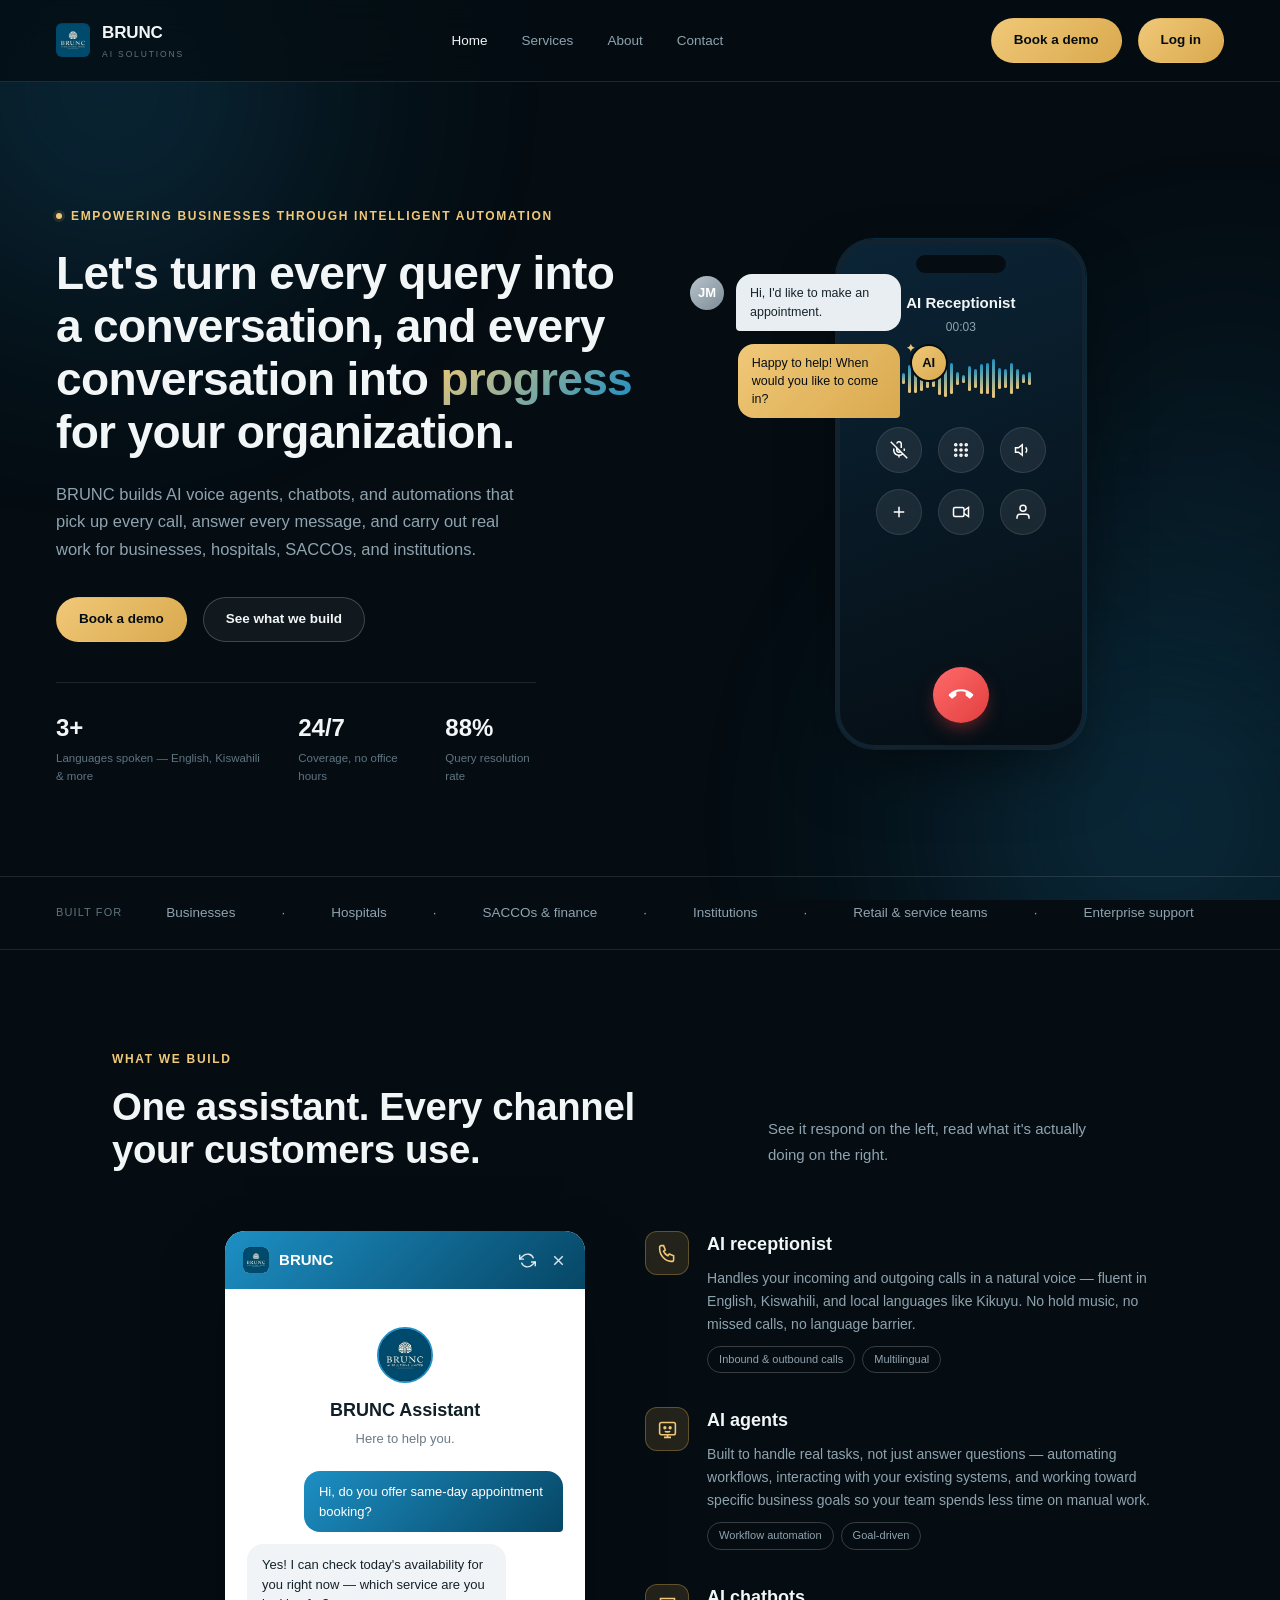
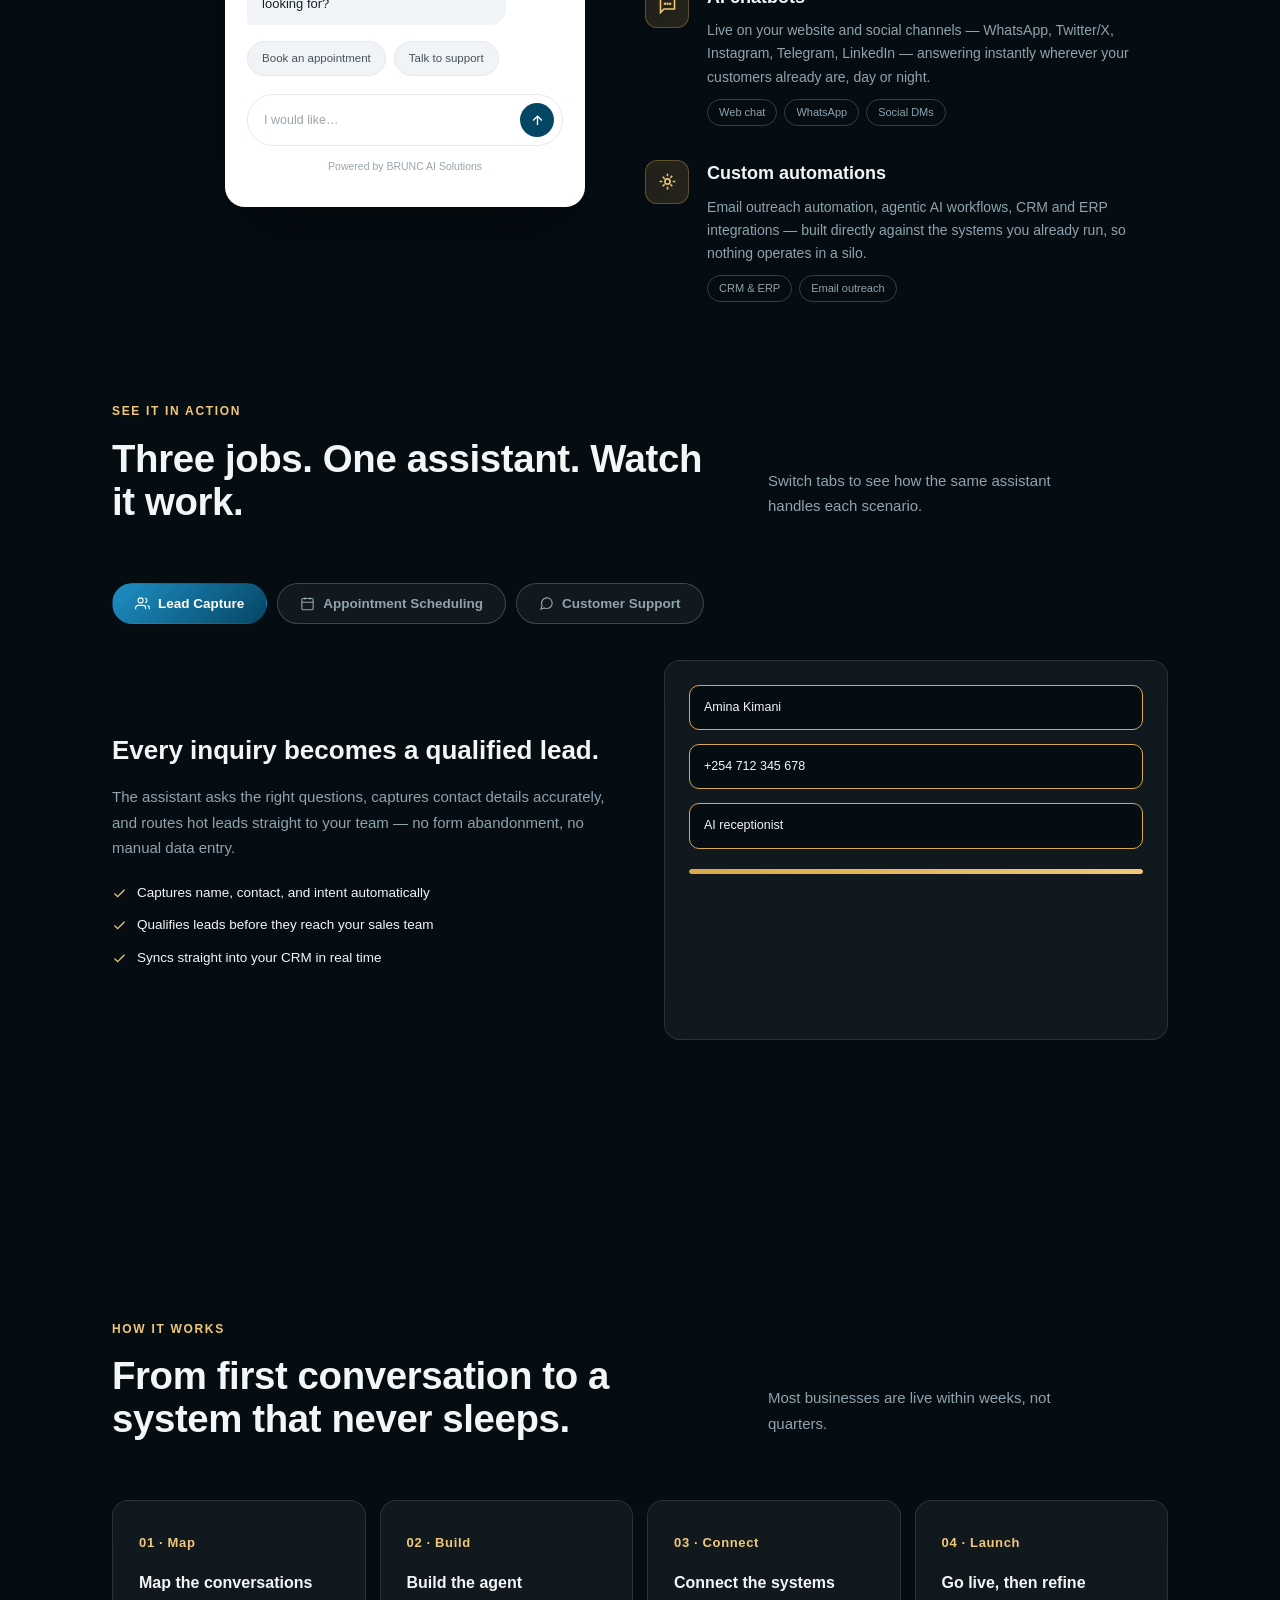
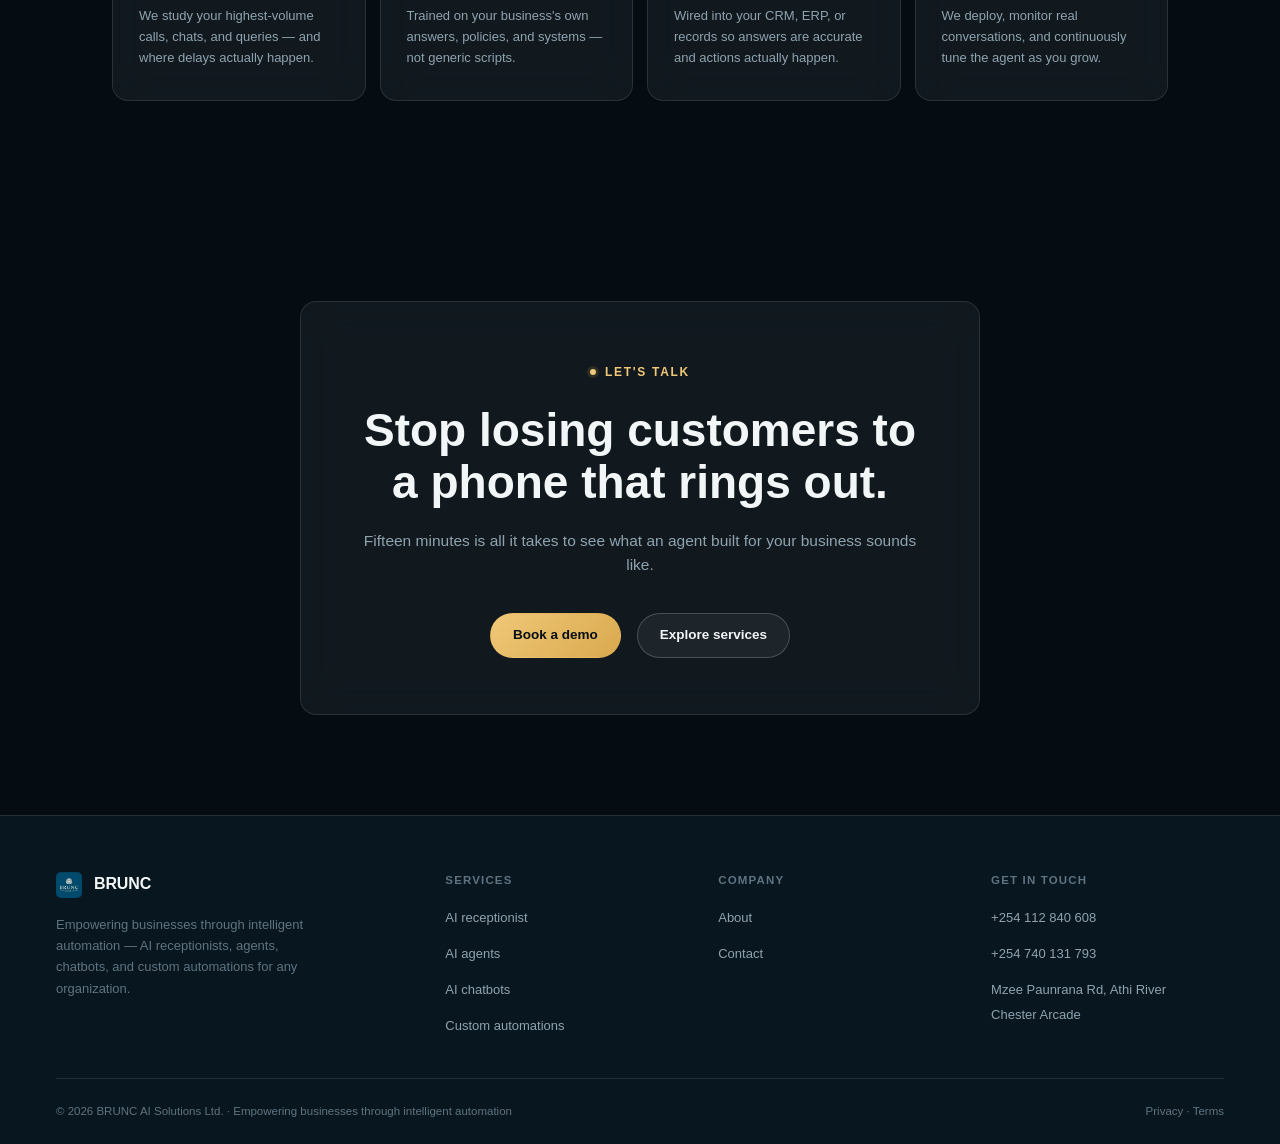
==== commit a245b71d: "Update hero and services headline copy" ====
--- a/index.html
+++ b/index.html
@@ -30,7 +30,7 @@
     gap: 60px; max-width: 1280px; margin: 0 auto; align-items: center;
     position: relative; z-index: 2;
   }
-  .hero h1 { font-size: clamp(38px, 4.4vw, 60px); line-height: 1.06; font-weight: 800; letter-spacing: -0.02em; margin-bottom: 22px; }
+  .hero h1 { font-size: clamp(32px, 3.6vw, 50px); line-height: 1.15; font-weight: 800; letter-spacing: -0.015em; margin-bottom: 22px; }
   .hero h1 span.grad { background: linear-gradient(135deg, var(--gold-bright), var(--blue-bright)); -webkit-background-clip: text; background-clip: text; color: transparent; }
   .hero-sub { font-size: 16.5px; line-height: 1.65; color: var(--muted); max-width: 480px; margin-bottom: 34px; }
   .hero-stats { display: flex; gap: 36px; padding-top: 26px; border-top: 1px solid var(--surface-border); max-width: 480px; margin-top: 40px; }
@@ -258,7 +258,7 @@
   <div class="hero-grid">
     <div>
       <div class="eyebrow">Empowering Businesses Through Intelligent Automation</div>
-      <h1>Your busiest hour, <span class="grad">handled</span> — before the caller even hangs up.</h1>
+      <h1>Let's turn every query into a conversation, and every conversation into <span class="grad">progress</span> for your organization.</h1>
       <p class="hero-sub">BRUNC builds AI voice agents, chatbots, and automations that pick up every call, answer every message, and carry out real work for businesses, hospitals, SACCOs, and institutions.</p>
       <div class="actions-row">
         <a href="https://cal.com/brunc-ai-solutions" target="_blank" rel="noopener" class="btn btn-gold">Book a demo</a>
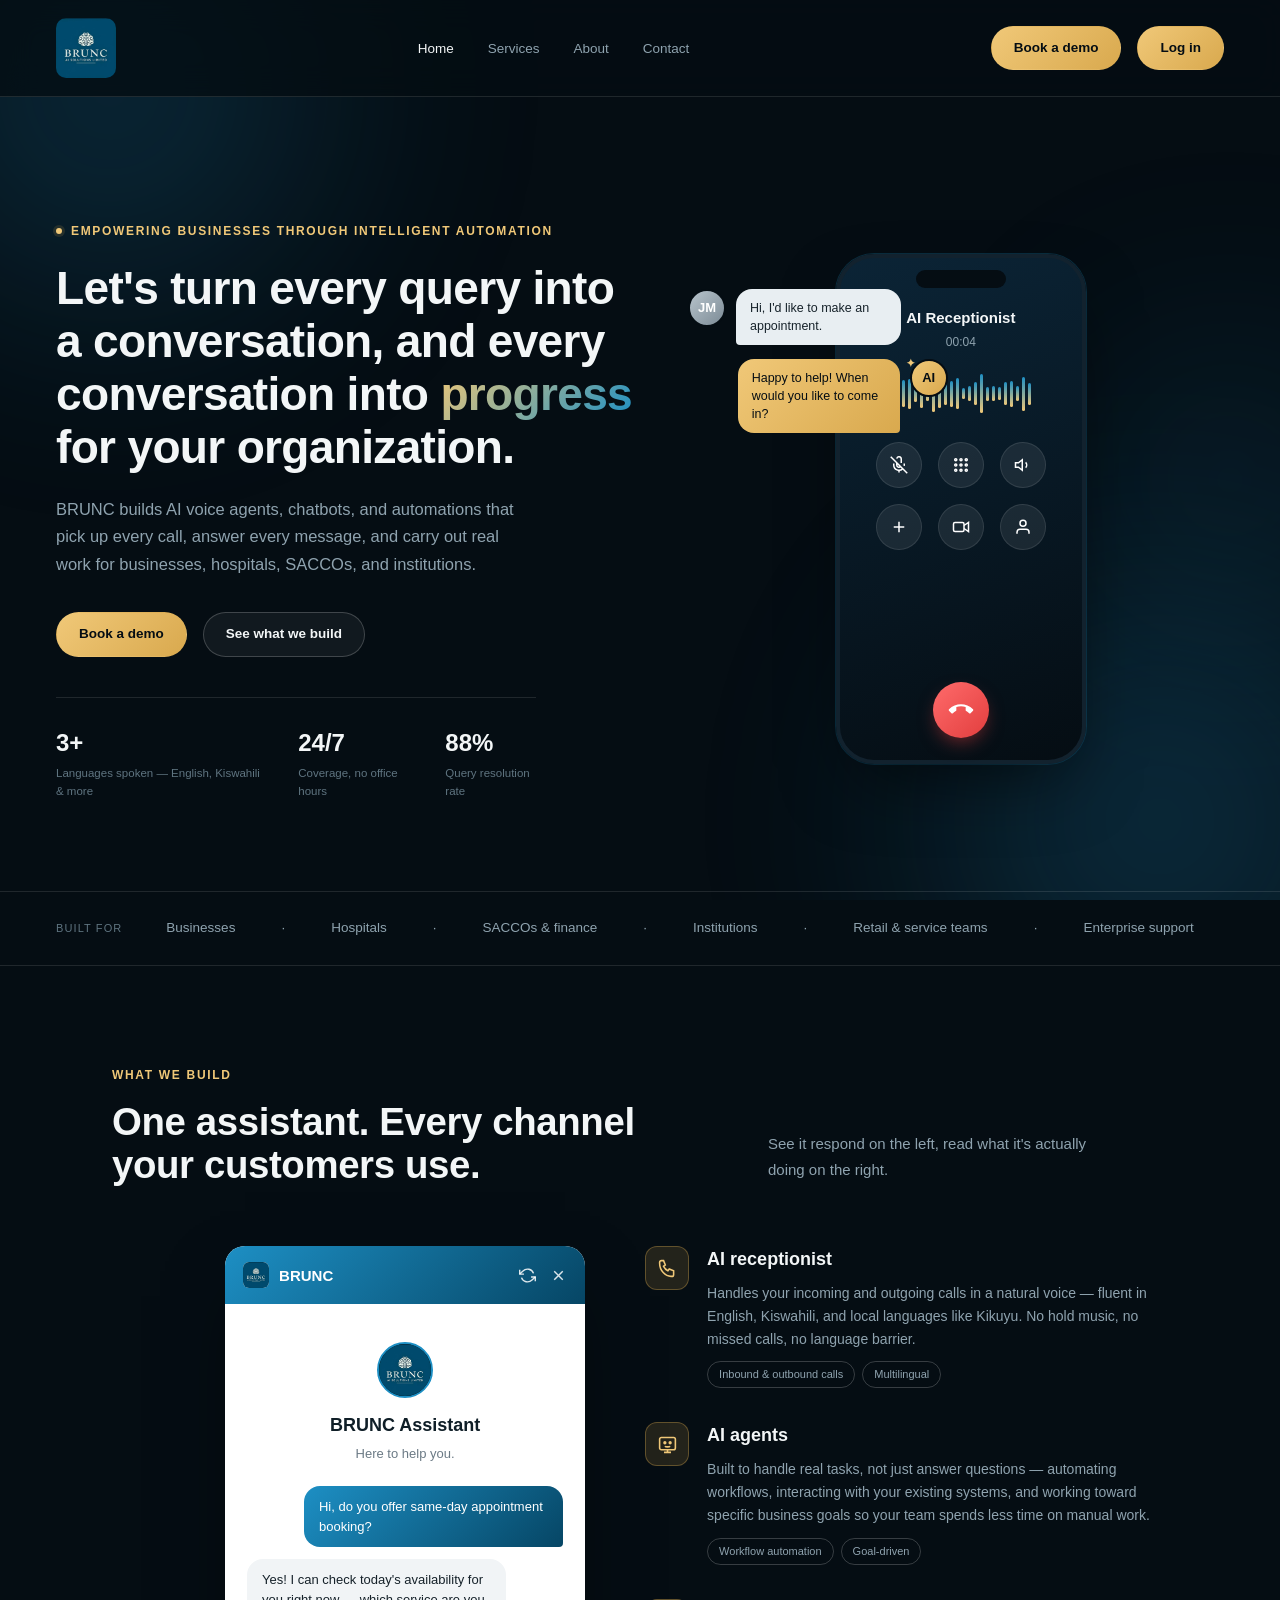
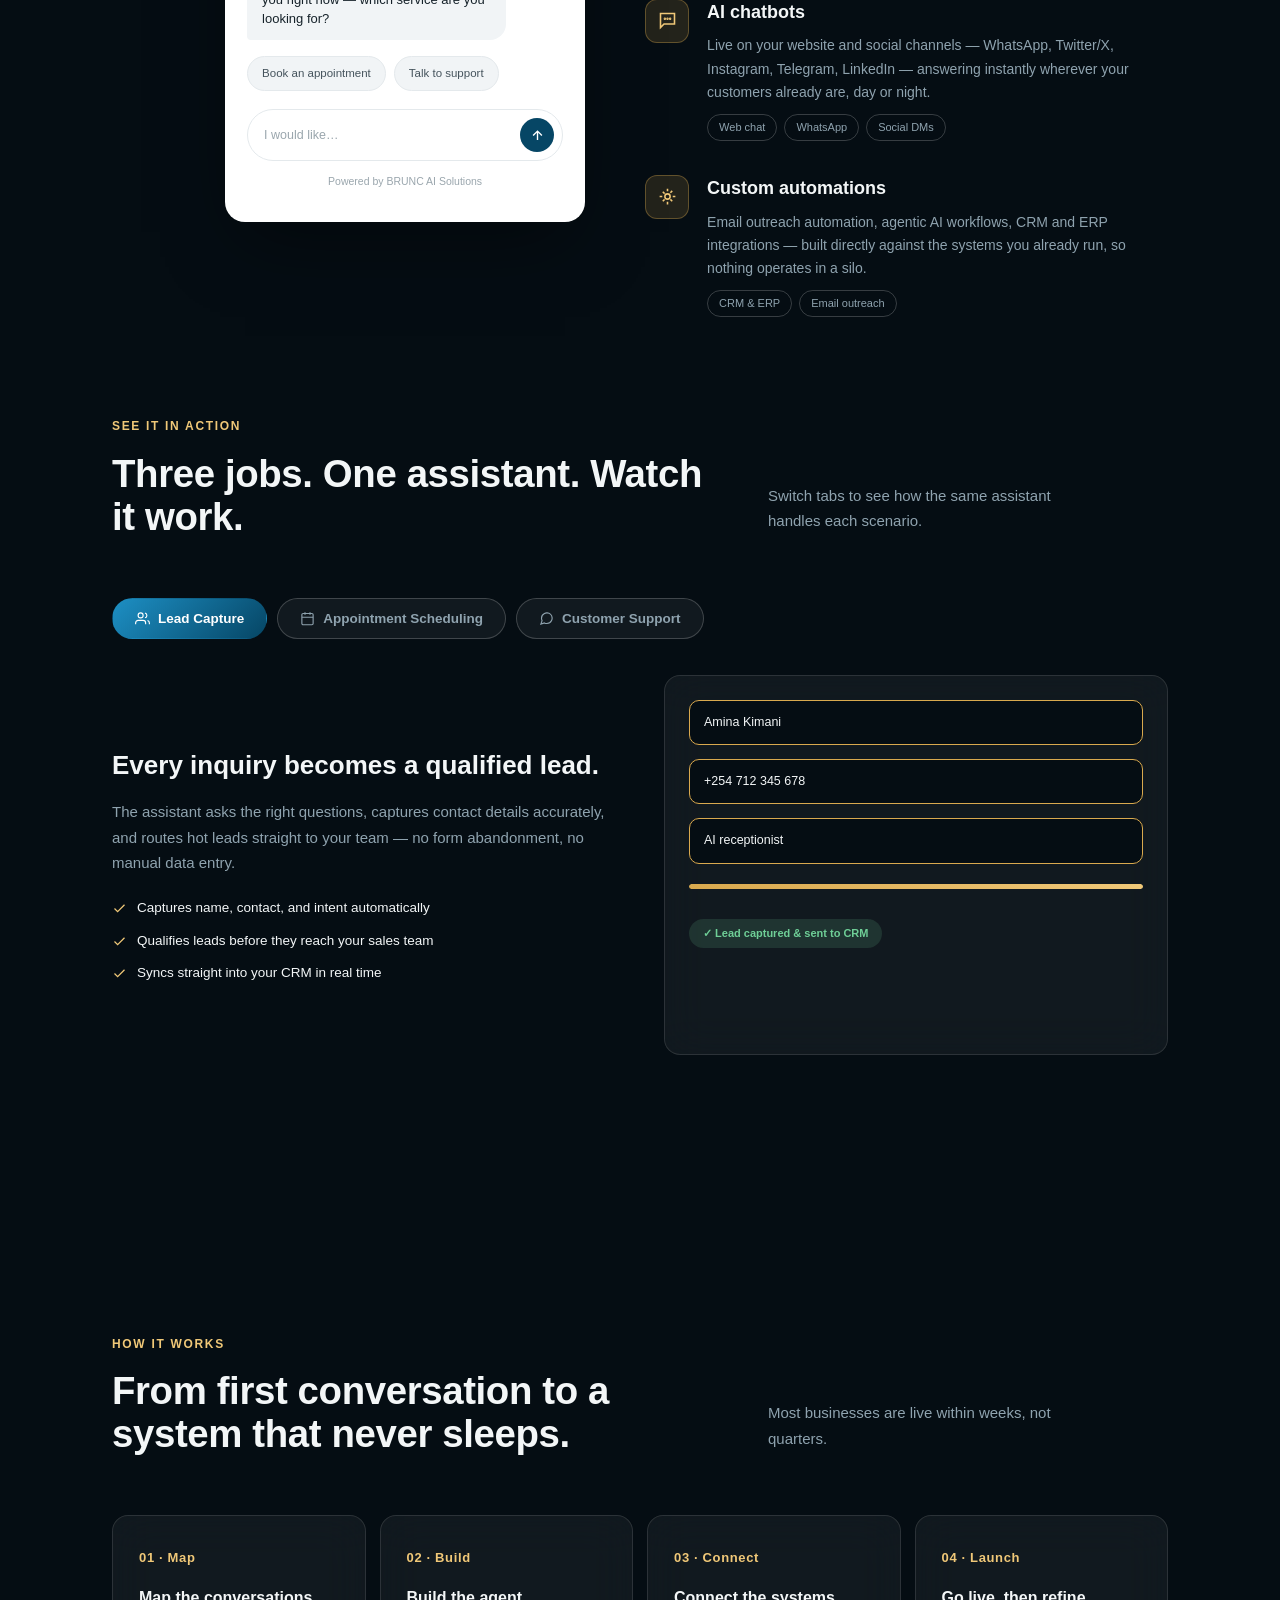
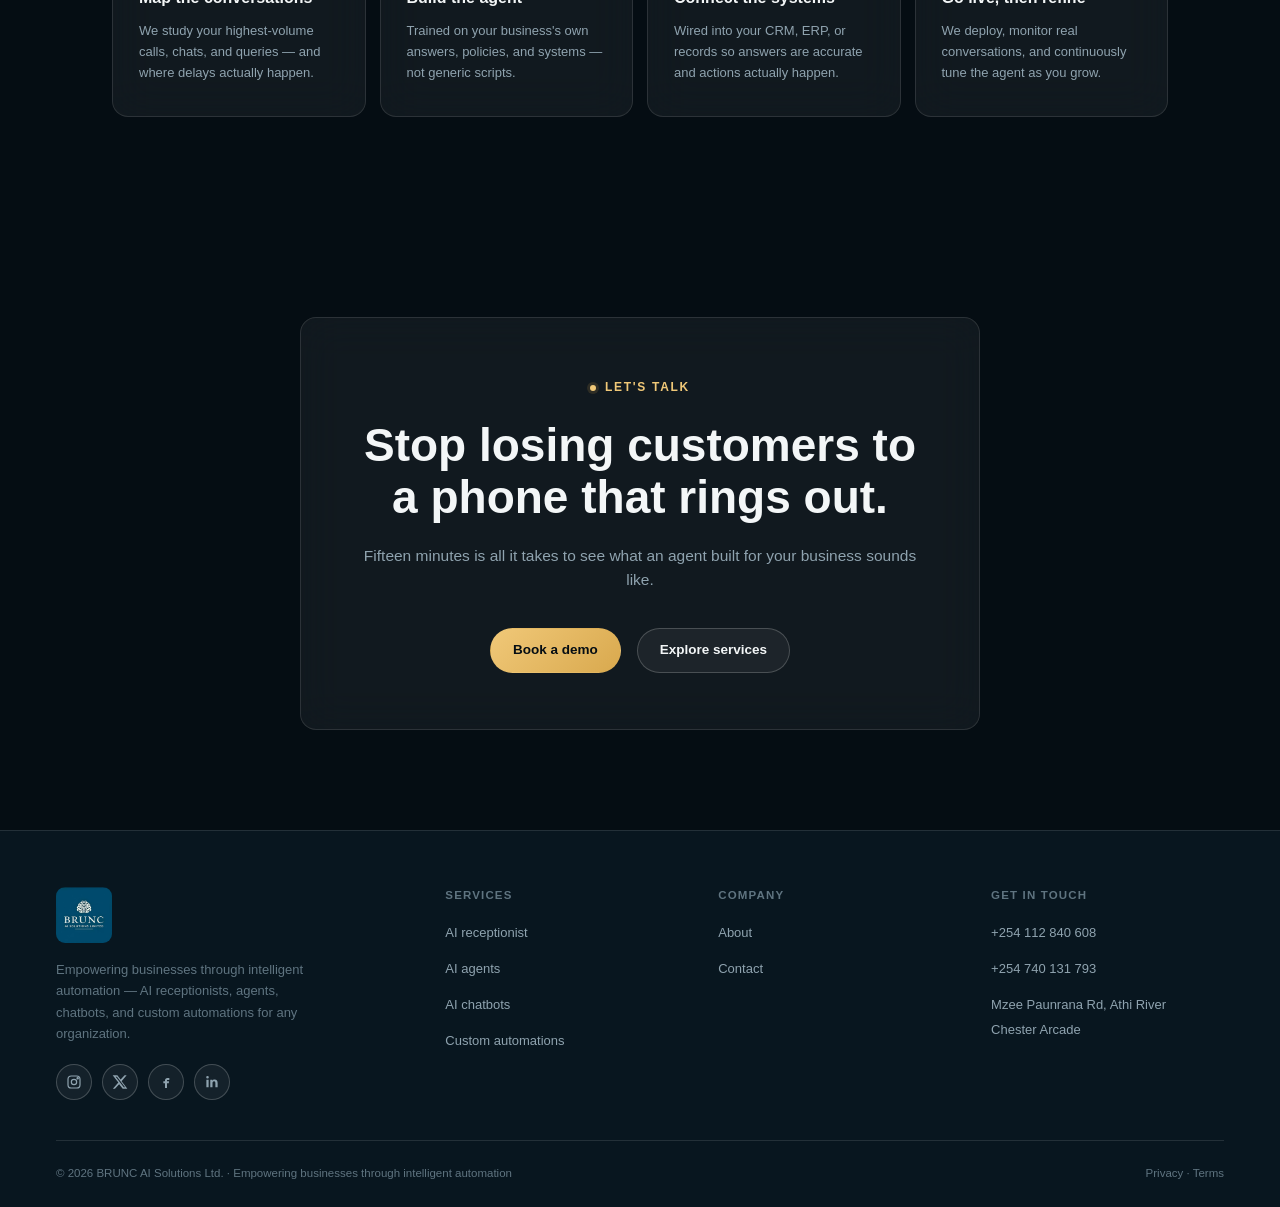
==== commit 4aecc412: "Add header/footer logo sizing, social icons, and animated AI brain background on login page" ====
--- a/index.html
+++ b/index.html
@@ -225,7 +225,6 @@
 <header>
   <div class="logo-mark">
     <img src="images/logo.jpeg" alt="BRUNC AI Solutions Ltd logo">
-    <div><div class="logo-word">BRUNC</div><div class="logo-sub">AI SOLUTIONS</div></div>
   </div>
   <nav><ul>
     <li><a href="index.html" class="active">Home</a></li>
@@ -507,10 +506,23 @@
   <div class="footer-grid">
     <div>
       <div class="logo-mark">
-        <img src="images/logo.jpeg" alt="BRUNC AI Solutions Ltd logo" style="height:26px; width:auto; border-radius:5px;">
-        <div class="logo-word" style="font-size:16px">BRUNC</div>
+        <img src="images/logo.jpeg" alt="BRUNC AI Solutions Ltd logo" style="height:56px; width:auto; border-radius:9px;">
       </div>
       <p class="footer-brand-desc">Empowering businesses through intelligent automation — AI receptionists, agents, chatbots, and custom automations for any organization.</p>
+      <div class="footer-social">
+        <a href="#" aria-label="Instagram" target="_blank" rel="noopener">
+          <svg viewBox="0 0 24 24" fill="none" stroke="currentColor" stroke-width="1.8"><rect x="3" y="3" width="18" height="18" rx="5"/><circle cx="12" cy="12" r="4"/><circle cx="17.5" cy="6.5" r="1"/></svg>
+        </a>
+        <a href="#" aria-label="Twitter / X" target="_blank" rel="noopener">
+          <svg viewBox="0 0 24 24" fill="currentColor"><path d="M18.9 2H22l-7.6 8.7L23 22h-6.9l-5.4-6.6L4.4 22H1.3l8.2-9.3L1 2h7l4.9 6.1L18.9 2zm-1.2 18h1.9L7.4 4H5.4l12.3 16z"/></svg>
+        </a>
+        <a href="#" aria-label="Facebook" target="_blank" rel="noopener">
+          <svg viewBox="0 0 24 24" fill="currentColor"><path d="M14 9h3V6h-3c-2 0-3.5 1.5-3.5 3.5V11H8v3h2.5v7h3v-7h2.7l.3-3h-3v-1.5c0-.6.4-1 1-1z"/></svg>
+        </a>
+        <a href="#" aria-label="LinkedIn" target="_blank" rel="noopener">
+          <svg viewBox="0 0 24 24" fill="currentColor"><path d="M6.94 8.5H3.56V20h3.38V8.5zM5.25 3a1.96 1.96 0 1 0 0 3.92A1.96 1.96 0 0 0 5.25 3zM20.44 20h-3.37v-6.02c0-1.43-.03-3.28-2-3.28-2 0-2.31 1.56-2.31 3.17V20H9.4V8.5h3.24v1.57h.05c.45-.85 1.56-1.75 3.2-1.75 3.42 0 4.55 2.25 4.55 5.17V20z"/></svg>
+        </a>
+      </div>
     </div>
     <div class="footer-col"><h5>Services</h5><ul><li><a href="services.html">AI receptionist</a></li><li><a href="services.html">AI agents</a></li><li><a href="services.html">AI chatbots</a></li><li><a href="services.html">Custom automations</a></li></ul></div>
     <div class="footer-col"><h5>Company</h5><ul><li><a href="about.html">About</a></li><li><a href="contact.html">Contact</a></li></ul></div>
--- a/styles.css
+++ b/styles.css
@@ -86,7 +86,7 @@
 }
 
 .logo-mark { display: flex; align-items: center; gap: 12px; }
-.logo-mark img { height: 34px; width: auto; display: block; border-radius: 6px; }
+.logo-mark img { height: 60px; width: auto; display: block; border-radius: 10px; }
 .logo-mark svg { width: 30px; height: 30px; }
 .logo-word { font-size: 17px; font-weight: 800; letter-spacing: -0.01em; }
 .logo-sub { font-size: 8.5px; letter-spacing: 0.22em; color: var(--muted-dim); margin-top: 1px; }
@@ -176,6 +176,17 @@
 footer { position: relative; z-index: 2; border-top: 1px solid var(--surface-border); padding: 56px 56px 0; background: var(--void-2); }
 .footer-grid { max-width: 1280px; margin: 0 auto; display: grid; grid-template-columns: 1.5fr 1fr 1fr 1fr; gap: 40px; padding-bottom: 40px; }
 .footer-brand-desc { font-size: 13px; color: var(--muted-dim); line-height: 1.65; margin-top: 16px; max-width: 270px; }
+
+.footer-social { display: flex; gap: 10px; margin-top: 20px; }
+.footer-social a {
+  width: 36px; height: 36px; border-radius: 50%;
+  background: var(--surface); border: 1px solid var(--surface-border-strong);
+  display: flex; align-items: center; justify-content: center;
+  transition: all 0.2s ease;
+}
+.footer-social a svg { width: 16px; height: 16px; color: var(--muted); transition: color 0.2s ease; }
+.footer-social a:hover { border-color: var(--gold); background: var(--gold-soft); }
+.footer-social a:hover svg { color: var(--gold-bright); }
 .footer-col h5 { font-size: 11.5px; letter-spacing: 0.1em; text-transform: uppercase; color: var(--muted-dim); margin-bottom: 16px; }
 .footer-col ul { list-style: none; display: flex; flex-direction: column; gap: 11px; }
 .footer-col a { font-size: 13px; color: var(--muted); transition: color 0.2s; }
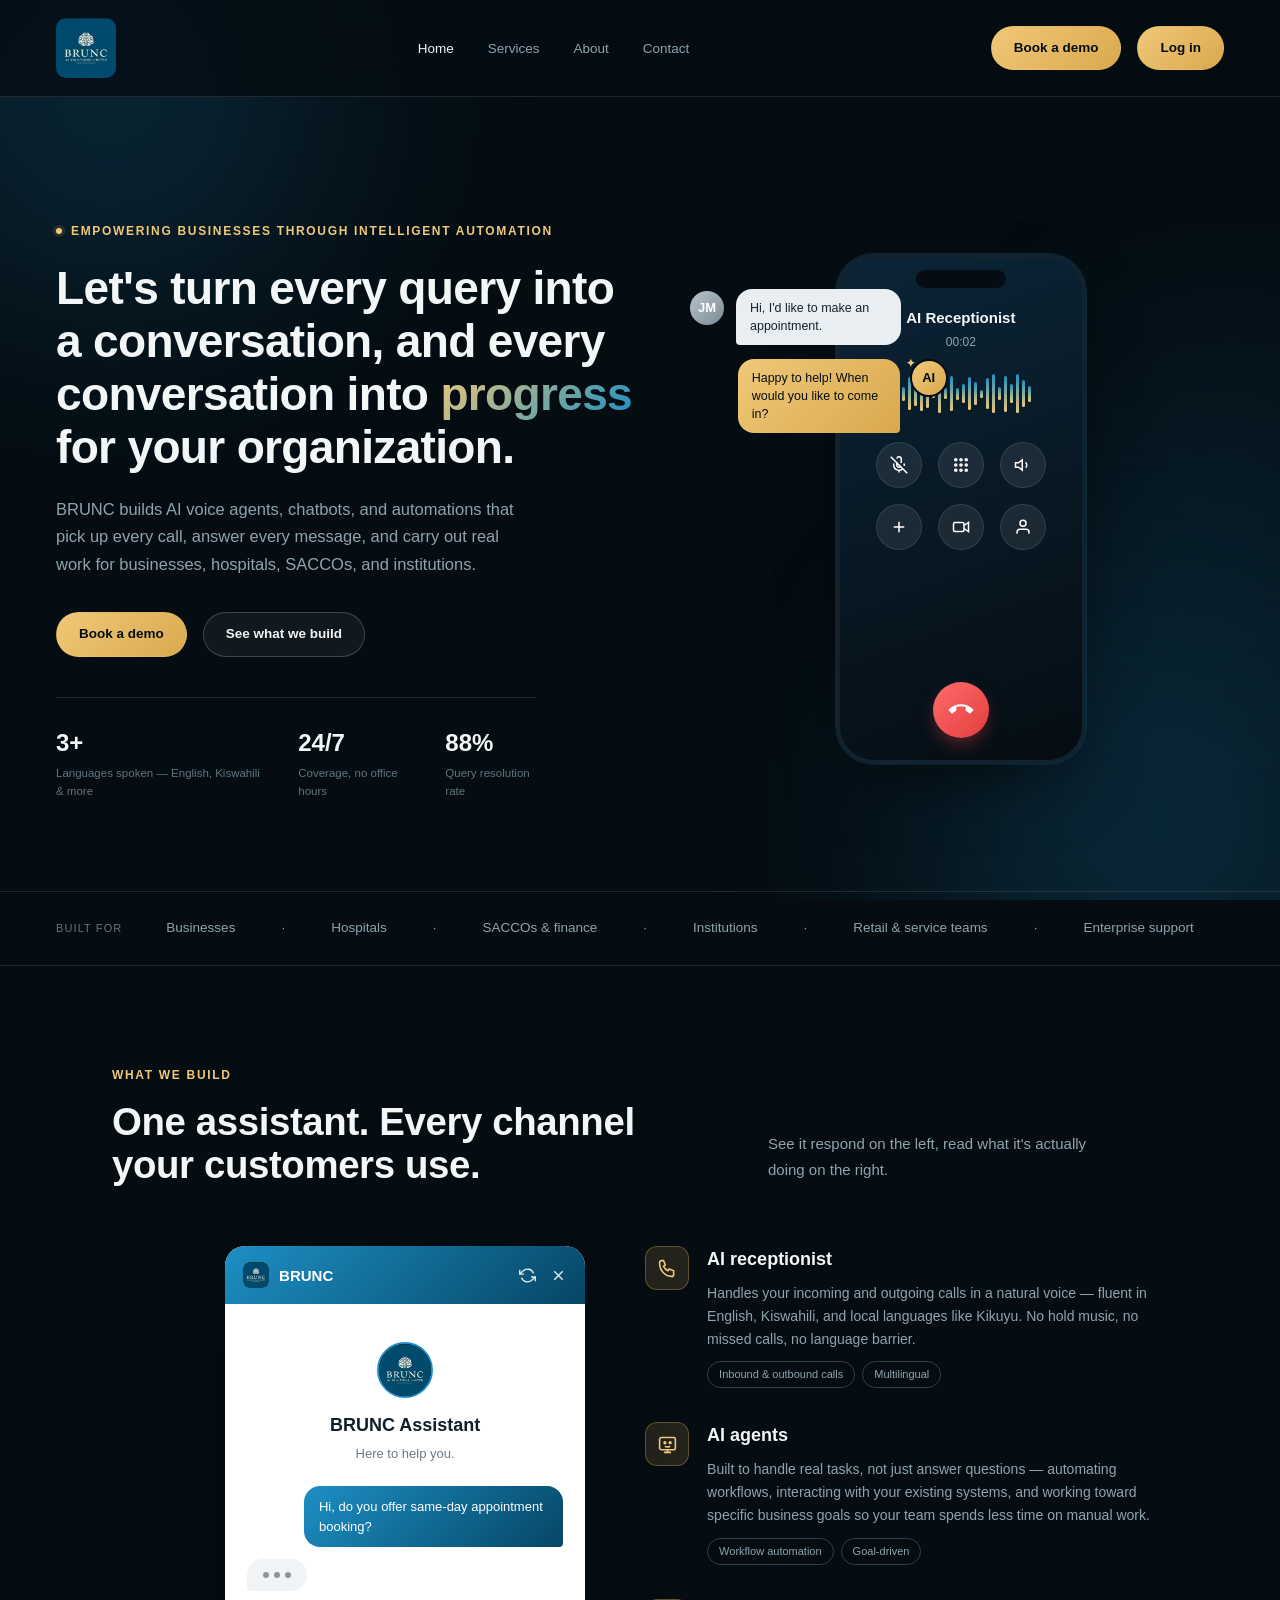
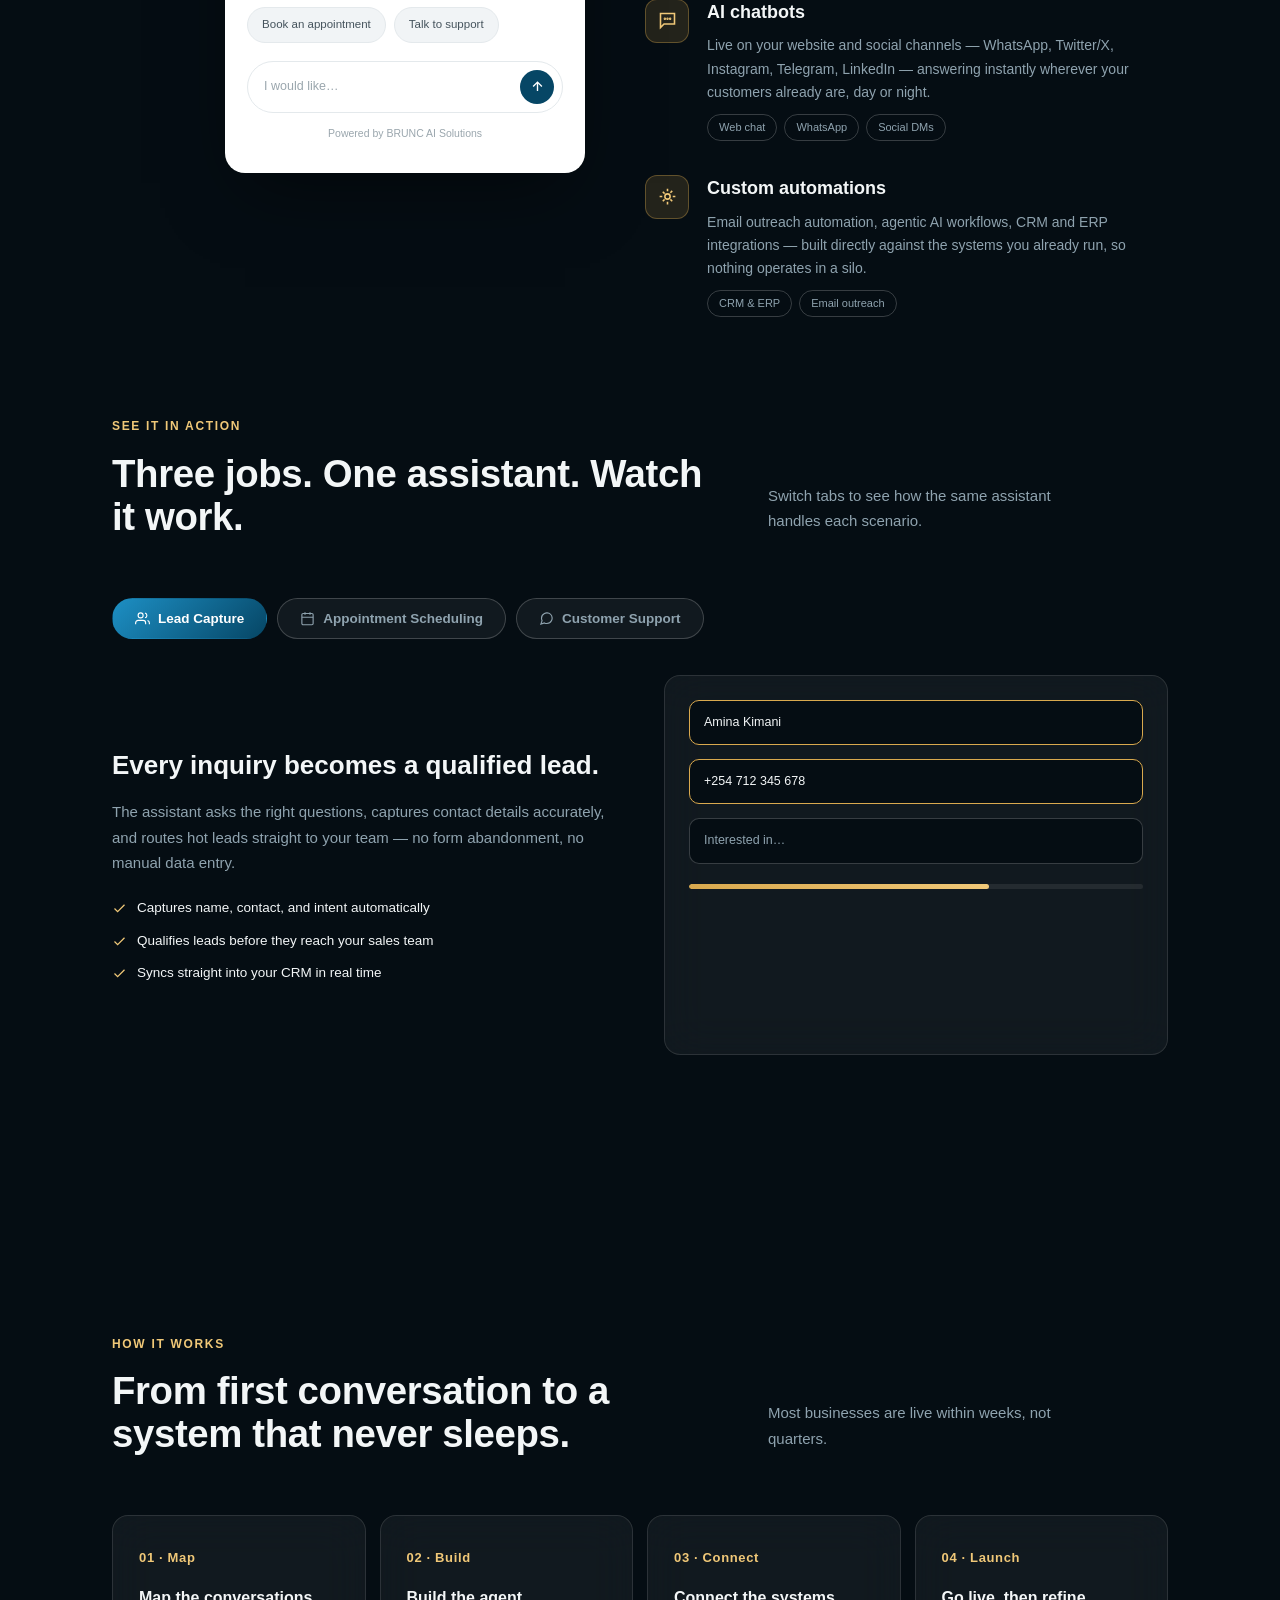
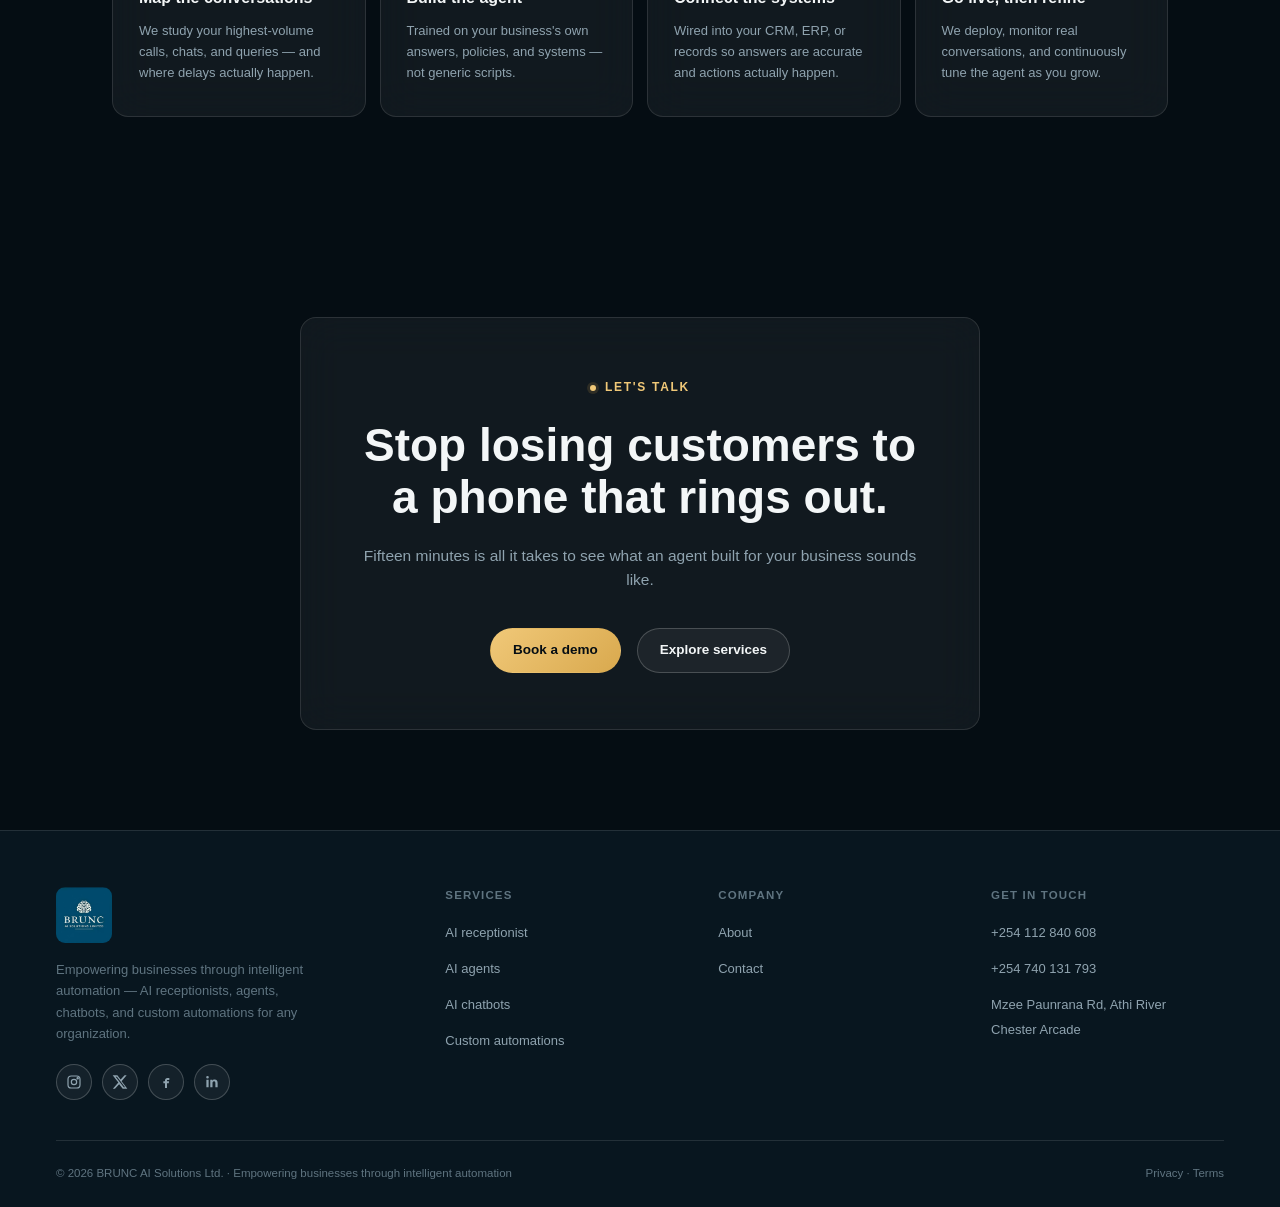
==== commit 011225fe: "Connect Book a demo buttons to real Cal.com link" ====
--- a/index.html
+++ b/index.html
@@ -233,7 +233,7 @@
     <li><a href="contact.html">Contact</a></li>
   </ul></nav>
   <div class="nav-cta">
-    <a href="https://cal.com/brunc-ai-solutions" target="_blank" rel="noopener" class="btn btn-gold">Book a demo</a>
+    <a href="https://cal.com/daniel-mutuku/collaboration-discovery-call" target="_blank" rel="noopener" class="btn btn-gold">Book a demo</a>
     <a href="login.html" class="btn btn-gold">Log in</a>
     <button class="menu-toggle" id="menuToggle" aria-label="Open menu">
       <svg viewBox="0 0 24 24" fill="none" stroke="currentColor" stroke-width="2"><path d="M3 6h18M3 12h18M3 18h18"/></svg>
@@ -250,7 +250,7 @@
     <li><a href="contact.html">Contact</a></li>
   </ul>
   <a href="login.html" class="btn btn-gold" style="width:100%; justify-content:center; margin-bottom:10px;">Log in</a>
-  <a href="https://cal.com/brunc-ai-solutions" target="_blank" rel="noopener" class="btn btn-ghost" style="width:100%; justify-content:center;">Book a demo</a>
+  <a href="https://cal.com/daniel-mutuku/collaboration-discovery-call" target="_blank" rel="noopener" class="btn btn-ghost" style="width:100%; justify-content:center;">Book a demo</a>
 </div>
 
 <section class="page-hero hero">
@@ -260,7 +260,7 @@
       <h1>Let's turn every query into a conversation, and every conversation into <span class="grad">progress</span> for your organization.</h1>
       <p class="hero-sub">BRUNC builds AI voice agents, chatbots, and automations that pick up every call, answer every message, and carry out real work for businesses, hospitals, SACCOs, and institutions.</p>
       <div class="actions-row">
-        <a href="https://cal.com/brunc-ai-solutions" target="_blank" rel="noopener" class="btn btn-gold">Book a demo</a>
+        <a href="https://cal.com/daniel-mutuku/collaboration-discovery-call" target="_blank" rel="noopener" class="btn btn-gold">Book a demo</a>
         <a href="services.html" class="btn btn-ghost">See what we build</a>
       </div>
       <div class="hero-stats">
@@ -498,7 +498,7 @@
     <div class="eyebrow" style="justify-content:center">Let's talk</div>
     <h2>Stop losing customers to a phone that rings out.</h2>
     <p>Fifteen minutes is all it takes to see what an agent built for your business sounds like.</p>
-    <div class="actions-row"><a href="https://cal.com/brunc-ai-solutions" target="_blank" rel="noopener" class="btn btn-gold">Book a demo</a><a href="services.html" class="btn btn-ghost">Explore services</a></div>
+    <div class="actions-row"><a href="https://cal.com/daniel-mutuku/collaboration-discovery-call" target="_blank" rel="noopener" class="btn btn-gold">Book a demo</a><a href="services.html" class="btn btn-ghost">Explore services</a></div>
   </div>
 </section>
 
